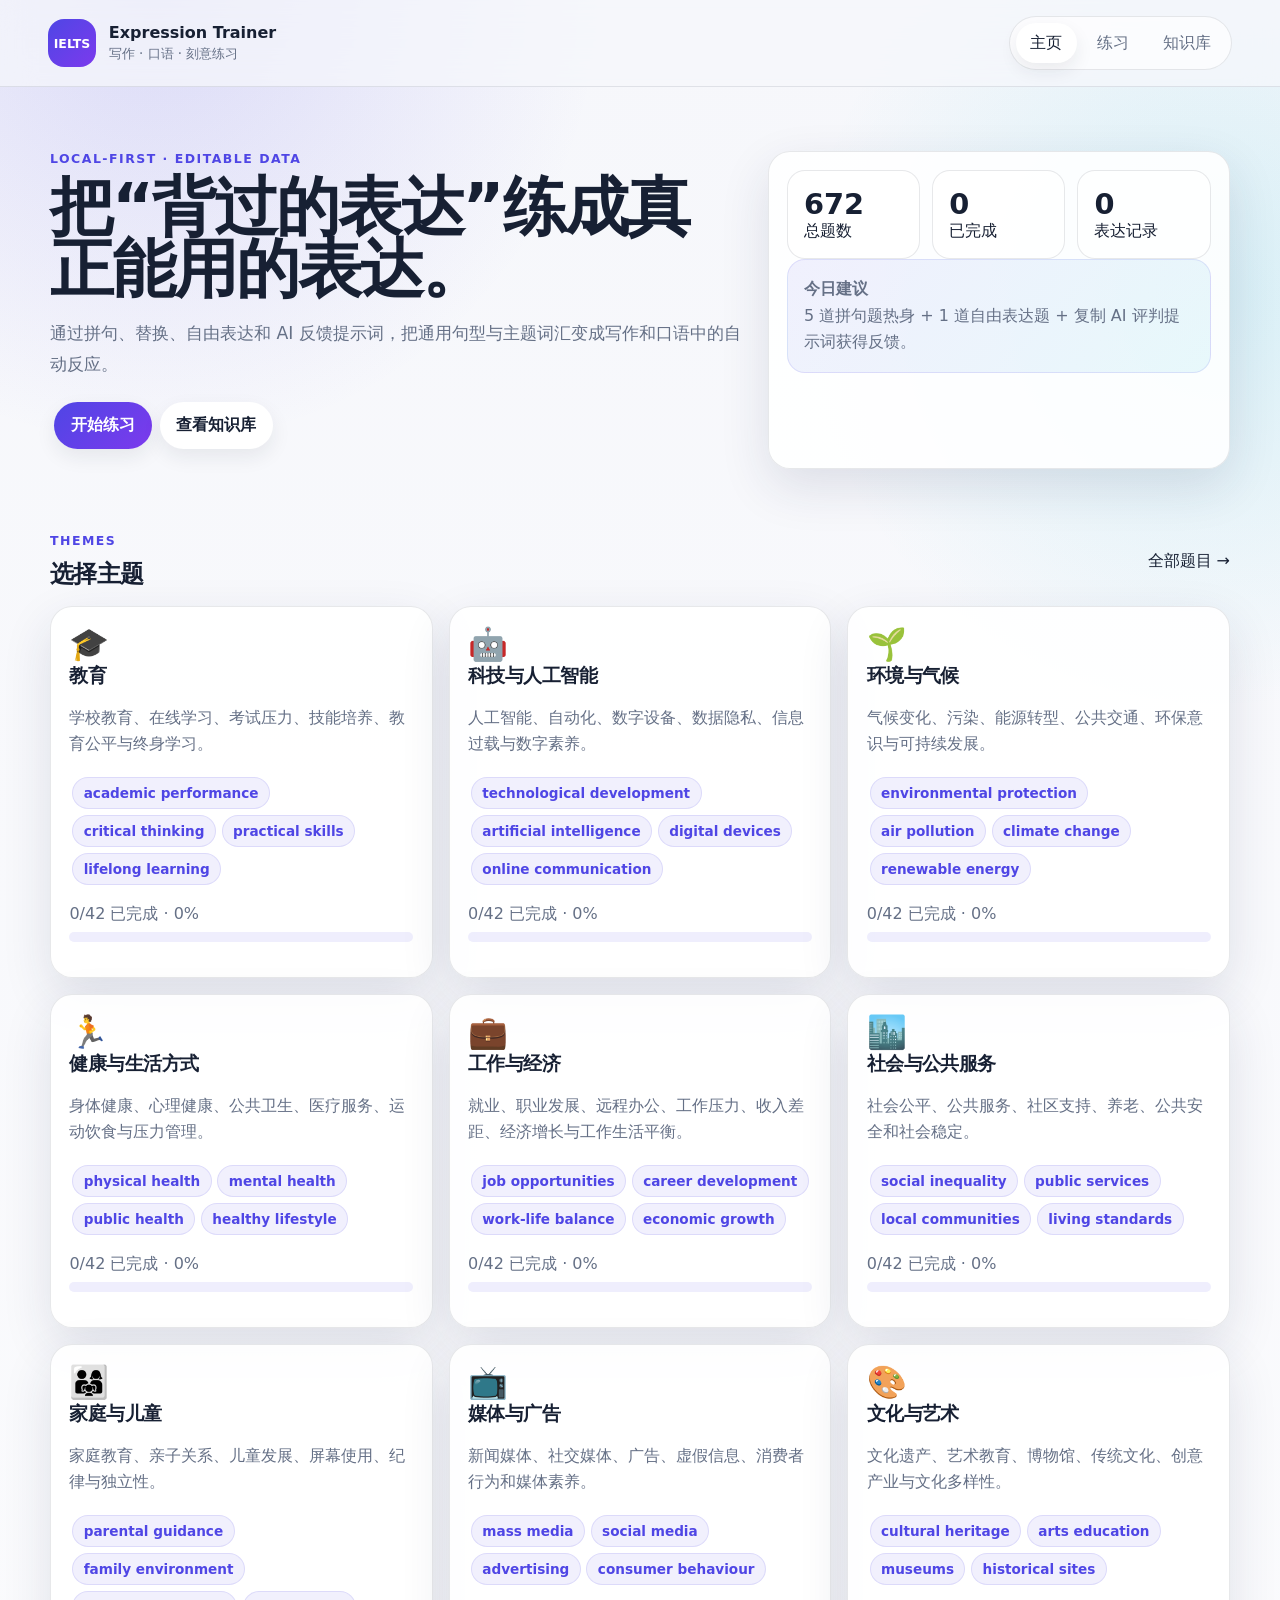
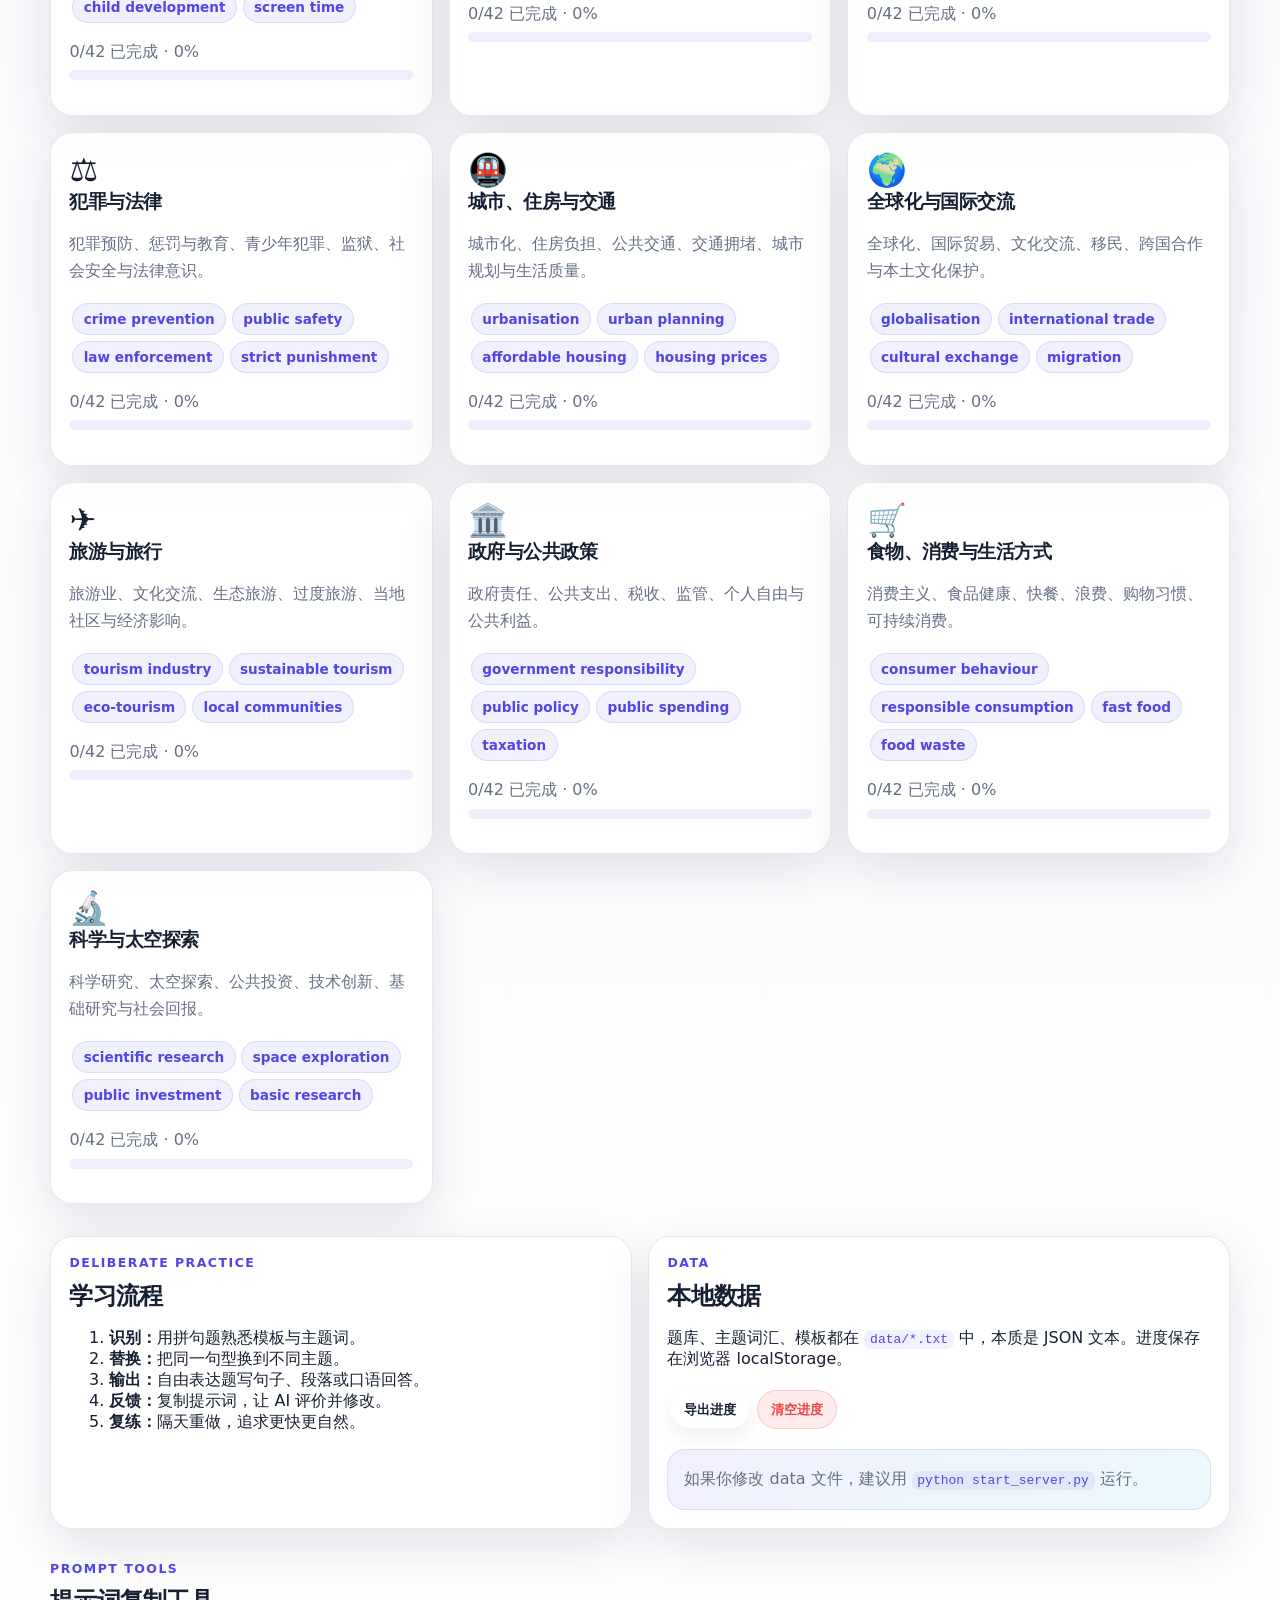
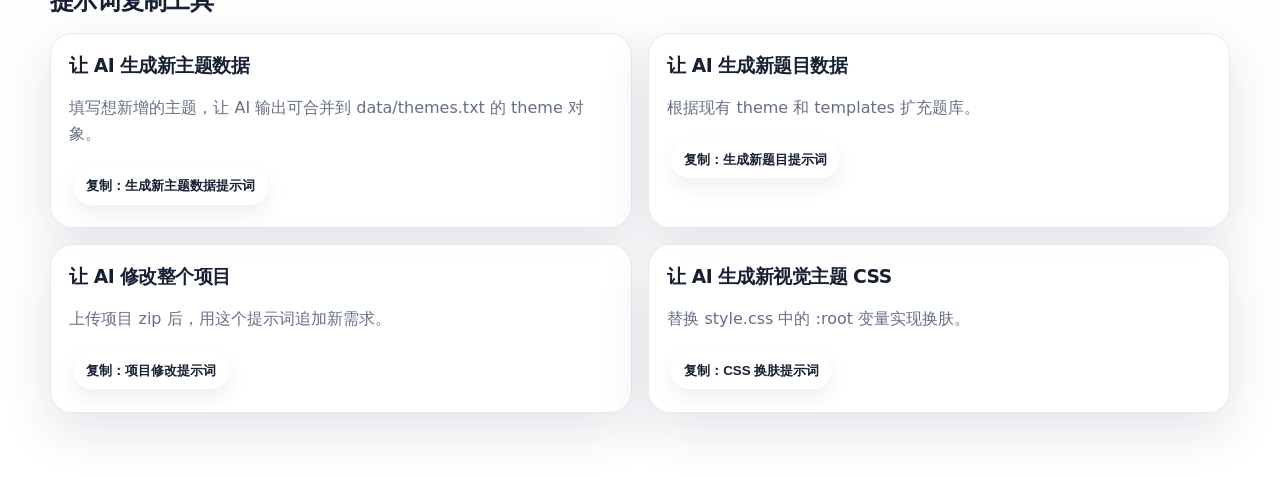
==== index.html @ 22a50a84 "App" ====
<!doctype html><html lang="zh-CN"><head><meta charset="utf-8"/><meta name="viewport" content="width=device-width,initial-scale=1"/><title>IELTS Expression Trainer</title><link rel="stylesheet" href="assets/css/style.css"/></head><body>
<header class="topbar"><a class="brand" href="index.html"><span class="logo">IELTS</span><span><b>Expression Trainer</b><small>写作 · 口语 · 刻意练习</small></span></a><nav><a class="active" href="index.html">主页</a><a href="practice.html">练习</a><a href="knowledge.html">知识库</a></nav></header>
<main class="container">
<section class="hero"><div><p class="eyebrow">Local-first · Editable data</p><h1>把“背过的表达”练成真正能用的表达。</h1><p class="lead">通过拼句、替换、自由表达和 AI 反馈提示词，把通用句型与主题词汇变成写作和口语中的自动反应。</p><p><a class="btn primary" href="practice.html">开始练习</a><a class="btn" href="knowledge.html">查看知识库</a></p></div><div class="panel"><div id="stats" class="stats"></div><div class="note"><b>今日建议</b><br/>5 道拼句题热身 + 1 道自由表达题 + 复制 AI 评判提示词获得反馈。</div></div></section>
<section><div class="section-head"><div><p class="eyebrow">Themes</p><h2>选择主题</h2></div><a href="practice.html">全部题目 →</a></div><div id="themeCards" class="grid"></div></section>
<section class="cols"><div class="panel"><p class="eyebrow">Deliberate Practice</p><h2>学习流程</h2><ol><li><b>识别：</b>用拼句题熟悉模板与主题词。</li><li><b>替换：</b>把同一句型换到不同主题。</li><li><b>输出：</b>自由表达题写句子、段落或口语回答。</li><li><b>反馈：</b>复制提示词，让 AI 评价并修改。</li><li><b>复练：</b>隔天重做，追求更快更自然。</li></ol></div><div class="panel"><p class="eyebrow">Data</p><h2>本地数据</h2><p>题库、主题词汇、模板都在 <code>data/*.txt</code> 中，本质是 JSON 文本。进度保存在浏览器 localStorage。</p><p><button id="exportProgress" class="btn small">导出进度</button><button id="resetProgress" class="btn small danger">清空进度</button></p><div class="note">如果你修改 data 文件，建议用 <code>python start_server.py</code> 运行。</div></div></section>
<section><div class="section-head"><div><p class="eyebrow">Prompt Tools</p><h2>提示词复制工具</h2></div></div><div id="promptCards" class="grid two"></div></section>
</main><div id="toastRoot"></div><script src="assets/js/fallback-data.js"></script><script src="assets/js/common.js"></script><script src="assets/js/home.js"></script></body></html>
---- assets/css/style.css ----
:root{--bg:#f6f7fb;--surface:rgba(255,255,255,.88);--text:#172033;--muted:#657086;--primary:#4f46e5;--primary2:#7c3aed;--accent:#06b6d4;--danger:#ef4444;--success:#16a34a;--warning:#f59e0b;--border:rgba(23,32,51,.1);--shadow:0 18px 50px rgba(36,42,80,.12);--radius:22px;--font:ui-sans-serif,system-ui,-apple-system,BlinkMacSystemFont,"Segoe UI","Microsoft YaHei",Arial,sans-serif}*{box-sizing:border-box}body{margin:0;font-family:var(--font);color:var(--text);background:radial-gradient(circle at 12% 0%,rgba(79,70,229,.16),transparent 28rem),radial-gradient(circle at 95% 8%,rgba(6,182,212,.13),transparent 26rem),linear-gradient(180deg,var(--bg),#fff);min-height:100vh}a{text-decoration:none;color:inherit}code{background:rgba(79,70,229,.08);color:var(--primary);padding:.12rem .35rem;border-radius:.45rem}.topbar{position:sticky;top:0;z-index:20;display:flex;justify-content:space-between;align-items:center;gap:1rem;padding:1rem clamp(1rem,4vw,3rem);backdrop-filter:blur(16px);background:rgba(246,247,251,.72);border-bottom:1px solid var(--border)}.brand{display:flex;gap:.8rem;align-items:center}.logo{display:grid;place-items:center;width:48px;height:48px;border-radius:16px;background:linear-gradient(135deg,var(--primary),var(--primary2));color:#fff;font-weight:900;font-size:.78rem}.brand small{display:block;color:var(--muted);margin-top:.18rem}nav{display:flex;gap:.35rem;padding:.35rem;background:rgba(255,255,255,.65);border:1px solid var(--border);border-radius:999px}nav a{padding:.62rem .9rem;border-radius:999px;color:var(--muted)}nav a.active,nav a:hover{color:var(--text);background:#fff;box-shadow:0 8px 18px rgba(23,32,51,.08)}.container{width:min(1180px,calc(100% - 2rem));margin:0 auto;padding:2rem 0 4rem}.hero{display:grid;grid-template-columns:1.2fr .8fr;gap:1.5rem;align-items:stretch;padding:2rem 0}.eyebrow{margin:0 0 .6rem;color:var(--primary);font-size:.78rem;font-weight:900;letter-spacing:.12em;text-transform:uppercase}h1,h2,h3{margin:0;letter-spacing:-.03em}h1{font-size:clamp(2.1rem,5vw,4.6rem);line-height:.98}.lead{color:var(--muted);font-size:1.08rem;line-height:1.8;max-width:760px}.panel,.card{background:var(--surface);border:1px solid var(--border);border-radius:var(--radius);box-shadow:var(--shadow);padding:1.15rem}.btn{border:0;border-radius:999px;padding:.82rem 1.05rem;background:#fff;color:var(--text);font-weight:800;cursor:pointer;display:inline-flex;justify-content:center;align-items:center;gap:.45rem;margin:.25rem;box-shadow:0 8px 20px rgba(23,32,51,.08)}.btn.primary{background:linear-gradient(135deg,var(--primary),var(--primary2));color:#fff}.btn.danger{color:var(--danger);background:rgba(239,68,68,.1);box-shadow:none;border:1px solid rgba(239,68,68,.2)}.btn.success{color:var(--success);background:rgba(22,163,74,.1);box-shadow:none;border:1px solid rgba(22,163,74,.2)}.btn.small{padding:.6rem .8rem}.btn.full{width:100%}.grid{display:grid;grid-template-columns:repeat(3,minmax(0,1fr));gap:1rem}.grid.two{grid-template-columns:repeat(2,minmax(0,1fr))}.card:hover{transform:translateY(-2px);box-shadow:0 22px 55px rgba(36,42,80,.16)}.theme-icon{font-size:2rem}.muted{color:var(--muted);line-height:1.65}.chip{display:inline-flex;padding:.45rem .65rem;border-radius:999px;background:rgba(79,70,229,.08);color:var(--primary);border:1px solid rgba(79,70,229,.12);font-size:.85rem;font-weight:800;margin:.18rem}.note{border-radius:18px;padding:1rem;background:linear-gradient(135deg,rgba(79,70,229,.08),rgba(6,182,212,.08));border:1px solid rgba(79,70,229,.12);color:var(--muted);line-height:1.65}.stats{display:grid;grid-template-columns:repeat(3,1fr);gap:.75rem}.stat{padding:1rem;border-radius:18px;background:rgba(255,255,255,.72);border:1px solid var(--border)}.stat b{display:block;font-size:1.8rem}.section-head{display:flex;justify-content:space-between;align-items:center;margin:2rem 0 1rem}.cols{display:grid;grid-template-columns:1fr 1fr;gap:1rem;margin-top:2rem}.practice{display:grid;grid-template-columns:320px 1fr;gap:1rem;align-items:start}.side{position:sticky;top:92px}.side label{display:block;margin:1rem 0 .4rem;color:var(--muted);font-weight:800}.side select,input,textarea{width:100%;border:1px solid var(--border);background:rgba(255,255,255,.85);border-radius:16px;padding:.82rem .92rem;font:inherit;outline:none}.seg{display:grid;grid-template-columns:repeat(3,1fr);gap:.35rem;padding:.35rem;border:1px solid var(--border);background:rgba(255,255,255,.6);border-radius:16px}.seg button{border:0;border-radius:12px;background:transparent;padding:.65rem;color:var(--muted);font-weight:800;cursor:pointer}.seg button.active{background:#fff;color:var(--primary);box-shadow:0 8px 20px rgba(23,32,51,.08)}.progress{margin:1rem 0;color:var(--muted)}.progress div{height:10px;border-radius:999px;background:rgba(79,70,229,.09);overflow:hidden;margin-top:.45rem}.progress i{display:block;height:100%;width:0;background:linear-gradient(90deg,var(--primary),var(--accent));border-radius:999px}.work{display:grid;grid-template-columns:290px 1fr;gap:1rem}.list{max-height:calc(100vh - 110px);overflow:auto;position:sticky;top:92px}.qitem{width:100%;text-align:left;border:1px solid var(--border);border-radius:16px;background:rgba(255,255,255,.62);padding:.75rem;cursor:pointer;margin:.35rem 0}.qitem.active,.qitem:hover{border-color:rgba(79,70,229,.36);background:rgba(79,70,229,.06)}.qhead{display:flex;justify-content:space-between;gap:1rem;margin-bottom:1rem}.prompt{padding:1rem;border-radius:18px;background:rgba(79,70,229,.06);border:1px solid rgba(79,70,229,.12);line-height:1.7;margin:1rem 0}.bank,.answer,.tools{display:flex;flex-wrap:wrap;gap:.55rem;padding:.85rem;border-radius:18px;border:1px dashed rgba(79,70,229,.25);background:rgba(255,255,255,.58);min-height:64px}.answer{border-style:solid;background:rgba(6,182,212,.06);border-color:rgba(6,182,212,.22)}.answer.empty:before{content:"点击或拖拽上方选项到这里组成答案";color:var(--muted)}.tok{display:inline-flex;align-items:center;padding:.48rem .68rem;border-radius:999px;background:#fff;border:1px solid var(--border);font-weight:800;font-size:.86rem;cursor:pointer;box-shadow:0 6px 14px rgba(23,32,51,.06)}.tok.template{color:var(--primary);border-color:rgba(79,70,229,.25)}.tok.vocab{color:#0e7490;border-color:rgba(6,182,212,.28)}.tok.modifier{color:#b45309;border-color:rgba(245,158,11,.28)}.tok.used{opacity:.45;pointer-events:none}.sentence{margin-top:1rem;padding:1rem;border-radius:16px;background:rgba(255,255,255,.78);border:1px solid var(--border);line-height:1.8}.feedback{margin-top:1rem;border-radius:18px;padding:1rem;line-height:1.7;border:1px solid var(--border)}.feedback.success{background:rgba(22,163,74,.08);color:#166534}.feedback.error{background:rgba(239,68,68,.08);color:#991b1b}.feedback.info{background:rgba(79,70,229,.08);color:#3730a3}textarea{min-height:190px;line-height:1.75;resize:vertical}.record{border:1px solid var(--border);background:rgba(255,255,255,.66);border-radius:16px;padding:.85rem;margin:.65rem 0}.record small{color:var(--muted)}.record p{white-space:pre-wrap;line-height:1.65}.toolbar{display:flex;gap:.75rem;margin:1rem 0}.kb{white-space:pre-wrap;word-break:break-word;line-height:1.75;font-family:ui-monospace,SFMono-Regular,Menlo,Consolas,"Microsoft YaHei Mono",monospace}.toast{position:fixed;right:1rem;bottom:1rem;padding:.85rem 1rem;border-radius:16px;background:#fff;border:1px solid var(--border);box-shadow:var(--shadow);z-index:99}.mobile{display:none}@media(max-width:980px){.hero,.cols,.practice,.work,.grid.two{grid-template-columns:1fr}.grid{grid-template-columns:repeat(2,1fr)}.side,.list{position:static}.list{display:none}.list.open{display:block}.mobile{display:inline-flex}}@media(max-width:680px){.topbar{flex-direction:column;align-items:flex-start}.topbar nav{width:100%;justify-content:space-between}.topbar nav a{flex:1;text-align:center}.container{width:calc(100% - 1rem);padding-top:1rem}.grid,.stats{grid-template-columns:1fr}.section-head,.qhead,.toolbar{flex-direction:column;align-items:stretch}.btn{width:100%;margin:.25rem 0}h1{font-size:2.25rem}}
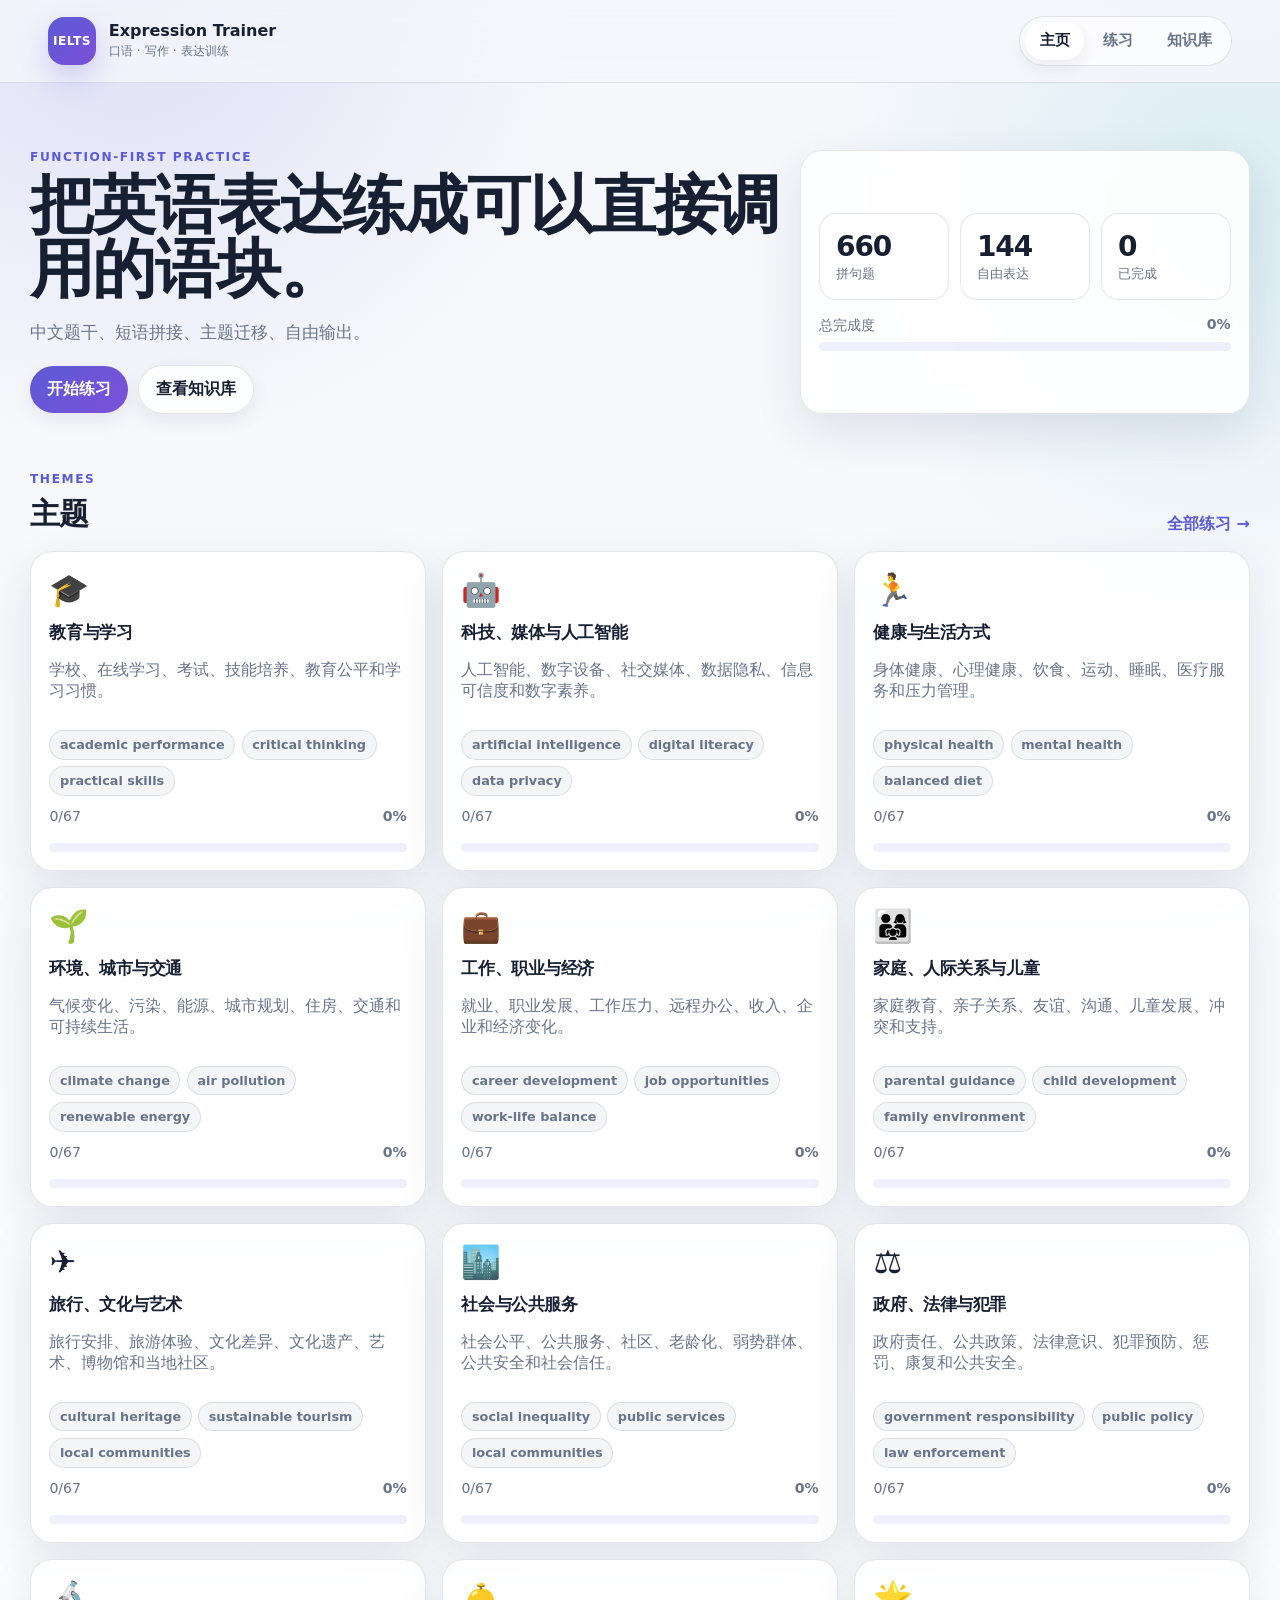
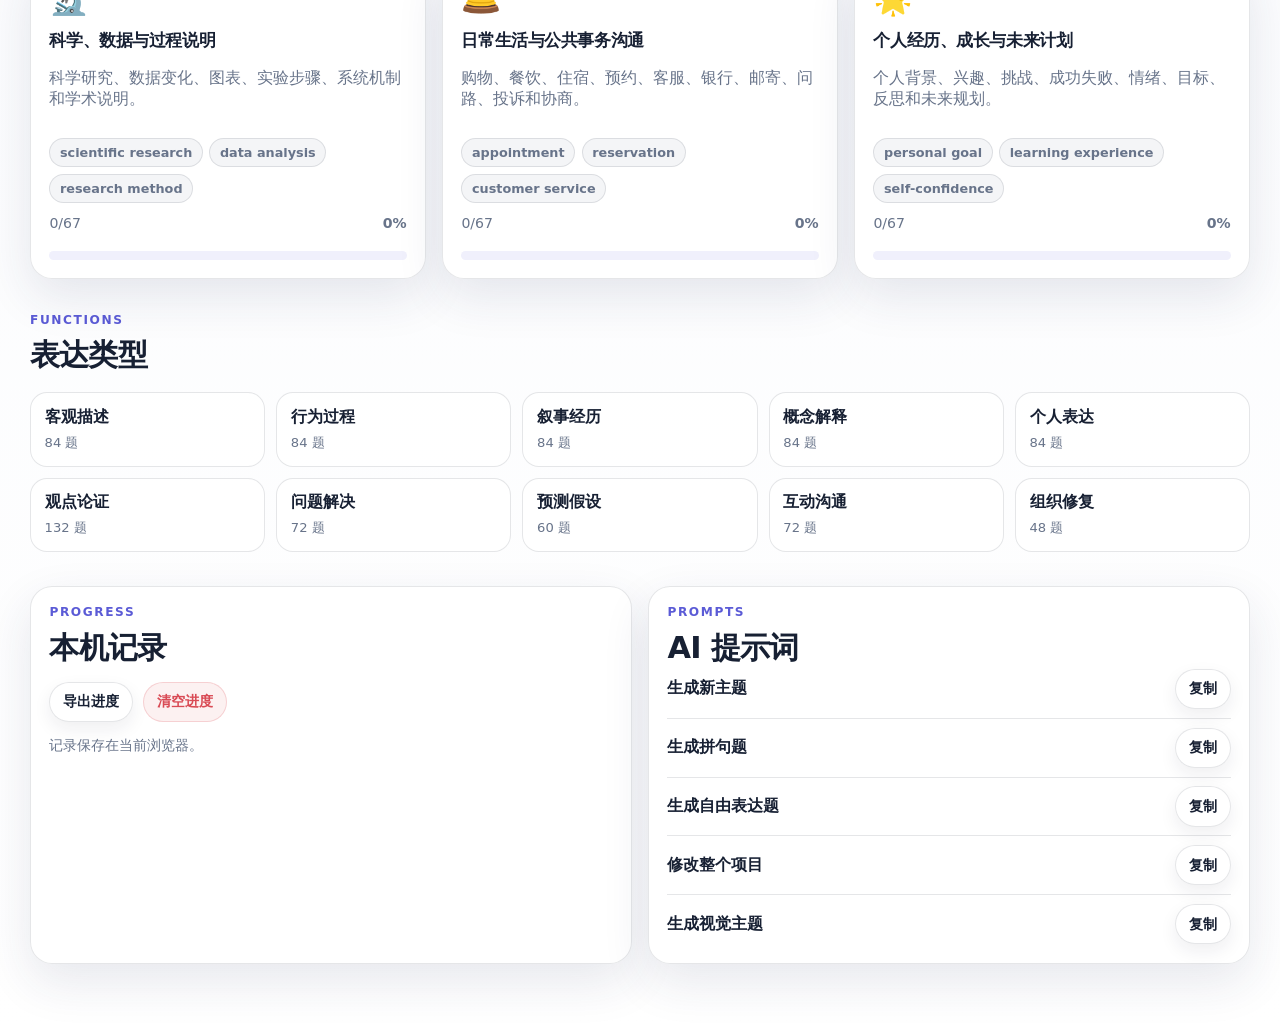
==== commit 2b0ca8f8: "v3" ====
--- a/index.html
+++ b/index.html
@@ -1,8 +1,52 @@
-<!doctype html><html lang="zh-CN"><head><meta charset="utf-8"/><meta name="viewport" content="width=device-width,initial-scale=1"/><title>IELTS Expression Trainer</title><link rel="stylesheet" href="assets/css/style.css"/></head><body>
-<header class="topbar"><a class="brand" href="index.html"><span class="logo">IELTS</span><span><b>Expression Trainer</b><small>写作 · 口语 · 刻意练习</small></span></a><nav><a class="active" href="index.html">主页</a><a href="practice.html">练习</a><a href="knowledge.html">知识库</a></nav></header>
+<!doctype html>
+<html lang="zh-CN">
+<head>
+  <meta charset="utf-8">
+  <meta name="viewport" content="width=device-width,initial-scale=1">
+  <title>IELTS Expression Trainer</title>
+  <link rel="stylesheet" href="assets/css/style.css">
+</head>
+<body data-page="home">
+<header class="topbar">
+  <a class="brand" href="index.html"><span class="brand-mark">IELTS</span><span><strong>Expression Trainer</strong><small>口语 · 写作 · 表达训练</small></span></a>
+  <nav><a class="active" href="index.html">主页</a><a href="practice.html">练习</a><a href="knowledge.html">知识库</a></nav>
+</header>
 <main class="container">
-<section class="hero"><div><p class="eyebrow">Local-first · Editable data</p><h1>把“背过的表达”练成真正能用的表达。</h1><p class="lead">通过拼句、替换、自由表达和 AI 反馈提示词，把通用句型与主题词汇变成写作和口语中的自动反应。</p><p><a class="btn primary" href="practice.html">开始练习</a><a class="btn" href="knowledge.html">查看知识库</a></p></div><div class="panel"><div id="stats" class="stats"></div><div class="note"><b>今日建议</b><br/>5 道拼句题热身 + 1 道自由表达题 + 复制 AI 评判提示词获得反馈。</div></div></section>
-<section><div class="section-head"><div><p class="eyebrow">Themes</p><h2>选择主题</h2></div><a href="practice.html">全部题目 →</a></div><div id="themeCards" class="grid"></div></section>
-<section class="cols"><div class="panel"><p class="eyebrow">Deliberate Practice</p><h2>学习流程</h2><ol><li><b>识别：</b>用拼句题熟悉模板与主题词。</li><li><b>替换：</b>把同一句型换到不同主题。</li><li><b>输出：</b>自由表达题写句子、段落或口语回答。</li><li><b>反馈：</b>复制提示词，让 AI 评价并修改。</li><li><b>复练：</b>隔天重做，追求更快更自然。</li></ol></div><div class="panel"><p class="eyebrow">Data</p><h2>本地数据</h2><p>题库、主题词汇、模板都在 <code>data/*.txt</code> 中，本质是 JSON 文本。进度保存在浏览器 localStorage。</p><p><button id="exportProgress" class="btn small">导出进度</button><button id="resetProgress" class="btn small danger">清空进度</button></p><div class="note">如果你修改 data 文件，建议用 <code>python start_server.py</code> 运行。</div></div></section>
-<section><div class="section-head"><div><p class="eyebrow">Prompt Tools</p><h2>提示词复制工具</h2></div></div><div id="promptCards" class="grid two"></div></section>
-</main><div id="toastRoot"></div><script src="assets/js/fallback-data.js"></script><script src="assets/js/common.js"></script><script src="assets/js/home.js"></script></body></html>+  <section class="hero">
+    <div>
+      <p class="eyebrow">FUNCTION-FIRST PRACTICE</p>
+      <h1>把英语表达练成可以直接调用的语块。</h1>
+      <p class="lead">中文题干、短语拼接、主题迁移、自由输出。</p>
+      <div class="actions"><a class="btn primary" href="practice.html">开始练习</a><a class="btn" href="knowledge.html">查看知识库</a></div>
+    </div>
+    <div class="panel hero-panel"><div id="stats" class="stats"></div><div class="progress-wrap"><div class="progress-line"><span>总完成度</span><strong id="overallProgressText">0%</strong></div><div class="progress-track"><i id="overallProgressBar"></i></div></div></div>
+  </section>
+
+  <section class="section">
+    <div class="section-head"><div><p class="eyebrow">THEMES</p><h2>主题</h2></div><a class="text-link" href="practice.html">全部练习 →</a></div>
+    <div id="themeCards" class="card-grid"></div>
+  </section>
+
+  <section class="section">
+    <div class="section-head"><div><p class="eyebrow">FUNCTIONS</p><h2>表达类型</h2></div></div>
+    <div id="functionCards" class="function-grid"></div>
+  </section>
+
+  <section class="section two-col">
+    <div class="panel">
+      <p class="eyebrow">PROGRESS</p><h2>本机记录</h2>
+      <div class="actions compact"><button id="exportProgress" class="btn small">导出进度</button><button id="resetProgress" class="btn small danger">清空进度</button></div>
+      <p class="muted small-text">记录保存在当前浏览器。</p>
+    </div>
+    <div class="panel">
+      <p class="eyebrow">PROMPTS</p><h2>AI 提示词</h2>
+      <div id="promptCards" class="prompt-list"></div>
+    </div>
+  </section>
+</main>
+<div id="toastRoot" class="toast-root"></div>
+<script src="assets/js/fallback-data.js"></script>
+<script src="assets/js/common.js"></script>
+<script src="assets/js/home.js"></script>
+</body>
+</html>
--- a/assets/css/style.css
+++ b/assets/css/style.css
@@ -1 +1,37 @@
-:root{--bg:#f6f7fb;--surface:rgba(255,255,255,.88);--text:#172033;--muted:#657086;--primary:#4f46e5;--primary2:#7c3aed;--accent:#06b6d4;--danger:#ef4444;--success:#16a34a;--warning:#f59e0b;--border:rgba(23,32,51,.1);--shadow:0 18px 50px rgba(36,42,80,.12);--radius:22px;--font:ui-sans-serif,system-ui,-apple-system,BlinkMacSystemFont,"Segoe UI","Microsoft YaHei",Arial,sans-serif}*{box-sizing:border-box}body{margin:0;font-family:var(--font);color:var(--text);background:radial-gradient(circle at 12% 0%,rgba(79,70,229,.16),transparent 28rem),radial-gradient(circle at 95% 8%,rgba(6,182,212,.13),transparent 26rem),linear-gradient(180deg,var(--bg),#fff);min-height:100vh}a{text-decoration:none;color:inherit}code{background:rgba(79,70,229,.08);color:var(--primary);padding:.12rem .35rem;border-radius:.45rem}.topbar{position:sticky;top:0;z-index:20;display:flex;justify-content:space-between;align-items:center;gap:1rem;padding:1rem clamp(1rem,4vw,3rem);backdrop-filter:blur(16px);background:rgba(246,247,251,.72);border-bottom:1px solid var(--border)}.brand{display:flex;gap:.8rem;align-items:center}.logo{display:grid;place-items:center;width:48px;height:48px;border-radius:16px;background:linear-gradient(135deg,var(--primary),var(--primary2));color:#fff;font-weight:900;font-size:.78rem}.brand small{display:block;color:var(--muted);margin-top:.18rem}nav{display:flex;gap:.35rem;padding:.35rem;background:rgba(255,255,255,.65);border:1px solid var(--border);border-radius:999px}nav a{padding:.62rem .9rem;border-radius:999px;color:var(--muted)}nav a.active,nav a:hover{color:var(--text);background:#fff;box-shadow:0 8px 18px rgba(23,32,51,.08)}.container{width:min(1180px,calc(100% - 2rem));margin:0 auto;padding:2rem 0 4rem}.hero{display:grid;grid-template-columns:1.2fr .8fr;gap:1.5rem;align-items:stretch;padding:2rem 0}.eyebrow{margin:0 0 .6rem;color:var(--primary);font-size:.78rem;font-weight:900;letter-spacing:.12em;text-transform:uppercase}h1,h2,h3{margin:0;letter-spacing:-.03em}h1{font-size:clamp(2.1rem,5vw,4.6rem);line-height:.98}.lead{color:var(--muted);font-size:1.08rem;line-height:1.8;max-width:760px}.panel,.card{background:var(--surface);border:1px solid var(--border);border-radius:var(--radius);box-shadow:var(--shadow);padding:1.15rem}.btn{border:0;border-radius:999px;padding:.82rem 1.05rem;background:#fff;color:var(--text);font-weight:800;cursor:pointer;display:inline-flex;justify-content:center;align-items:center;gap:.45rem;margin:.25rem;box-shadow:0 8px 20px rgba(23,32,51,.08)}.btn.primary{background:linear-gradient(135deg,var(--primary),var(--primary2));color:#fff}.btn.danger{color:var(--danger);background:rgba(239,68,68,.1);box-shadow:none;border:1px solid rgba(239,68,68,.2)}.btn.success{color:var(--success);background:rgba(22,163,74,.1);box-shadow:none;border:1px solid rgba(22,163,74,.2)}.btn.small{padding:.6rem .8rem}.btn.full{width:100%}.grid{display:grid;grid-template-columns:repeat(3,minmax(0,1fr));gap:1rem}.grid.two{grid-template-columns:repeat(2,minmax(0,1fr))}.card:hover{transform:translateY(-2px);box-shadow:0 22px 55px rgba(36,42,80,.16)}.theme-icon{font-size:2rem}.muted{color:var(--muted);line-height:1.65}.chip{display:inline-flex;padding:.45rem .65rem;border-radius:999px;background:rgba(79,70,229,.08);color:var(--primary);border:1px solid rgba(79,70,229,.12);font-size:.85rem;font-weight:800;margin:.18rem}.note{border-radius:18px;padding:1rem;background:linear-gradient(135deg,rgba(79,70,229,.08),rgba(6,182,212,.08));border:1px solid rgba(79,70,229,.12);color:var(--muted);line-height:1.65}.stats{display:grid;grid-template-columns:repeat(3,1fr);gap:.75rem}.stat{padding:1rem;border-radius:18px;background:rgba(255,255,255,.72);border:1px solid var(--border)}.stat b{display:block;font-size:1.8rem}.section-head{display:flex;justify-content:space-between;align-items:center;margin:2rem 0 1rem}.cols{display:grid;grid-template-columns:1fr 1fr;gap:1rem;margin-top:2rem}.practice{display:grid;grid-template-columns:320px 1fr;gap:1rem;align-items:start}.side{position:sticky;top:92px}.side label{display:block;margin:1rem 0 .4rem;color:var(--muted);font-weight:800}.side select,input,textarea{width:100%;border:1px solid var(--border);background:rgba(255,255,255,.85);border-radius:16px;padding:.82rem .92rem;font:inherit;outline:none}.seg{display:grid;grid-template-columns:repeat(3,1fr);gap:.35rem;padding:.35rem;border:1px solid var(--border);background:rgba(255,255,255,.6);border-radius:16px}.seg button{border:0;border-radius:12px;background:transparent;padding:.65rem;color:var(--muted);font-weight:800;cursor:pointer}.seg button.active{background:#fff;color:var(--primary);box-shadow:0 8px 20px rgba(23,32,51,.08)}.progress{margin:1rem 0;color:var(--muted)}.progress div{height:10px;border-radius:999px;background:rgba(79,70,229,.09);overflow:hidden;margin-top:.45rem}.progress i{display:block;height:100%;width:0;background:linear-gradient(90deg,var(--primary),var(--accent));border-radius:999px}.work{display:grid;grid-template-columns:290px 1fr;gap:1rem}.list{max-height:calc(100vh - 110px);overflow:auto;position:sticky;top:92px}.qitem{width:100%;text-align:left;border:1px solid var(--border);border-radius:16px;background:rgba(255,255,255,.62);padding:.75rem;cursor:pointer;margin:.35rem 0}.qitem.active,.qitem:hover{border-color:rgba(79,70,229,.36);background:rgba(79,70,229,.06)}.qhead{display:flex;justify-content:space-between;gap:1rem;margin-bottom:1rem}.prompt{padding:1rem;border-radius:18px;background:rgba(79,70,229,.06);border:1px solid rgba(79,70,229,.12);line-height:1.7;margin:1rem 0}.bank,.answer,.tools{display:flex;flex-wrap:wrap;gap:.55rem;padding:.85rem;border-radius:18px;border:1px dashed rgba(79,70,229,.25);background:rgba(255,255,255,.58);min-height:64px}.answer{border-style:solid;background:rgba(6,182,212,.06);border-color:rgba(6,182,212,.22)}.answer.empty:before{content:"点击或拖拽上方选项到这里组成答案";color:var(--muted)}.tok{display:inline-flex;align-items:center;padding:.48rem .68rem;border-radius:999px;background:#fff;border:1px solid var(--border);font-weight:800;font-size:.86rem;cursor:pointer;box-shadow:0 6px 14px rgba(23,32,51,.06)}.tok.template{color:var(--primary);border-color:rgba(79,70,229,.25)}.tok.vocab{color:#0e7490;border-color:rgba(6,182,212,.28)}.tok.modifier{color:#b45309;border-color:rgba(245,158,11,.28)}.tok.used{opacity:.45;pointer-events:none}.sentence{margin-top:1rem;padding:1rem;border-radius:16px;background:rgba(255,255,255,.78);border:1px solid var(--border);line-height:1.8}.feedback{margin-top:1rem;border-radius:18px;padding:1rem;line-height:1.7;border:1px solid var(--border)}.feedback.success{background:rgba(22,163,74,.08);color:#166534}.feedback.error{background:rgba(239,68,68,.08);color:#991b1b}.feedback.info{background:rgba(79,70,229,.08);color:#3730a3}textarea{min-height:190px;line-height:1.75;resize:vertical}.record{border:1px solid var(--border);background:rgba(255,255,255,.66);border-radius:16px;padding:.85rem;margin:.65rem 0}.record small{color:var(--muted)}.record p{white-space:pre-wrap;line-height:1.65}.toolbar{display:flex;gap:.75rem;margin:1rem 0}.kb{white-space:pre-wrap;word-break:break-word;line-height:1.75;font-family:ui-monospace,SFMono-Regular,Menlo,Consolas,"Microsoft YaHei Mono",monospace}.toast{position:fixed;right:1rem;bottom:1rem;padding:.85rem 1rem;border-radius:16px;background:#fff;border:1px solid var(--border);box-shadow:var(--shadow);z-index:99}.mobile{display:none}@media(max-width:980px){.hero,.cols,.practice,.work,.grid.two{grid-template-columns:1fr}.grid{grid-template-columns:repeat(2,1fr)}.side,.list{position:static}.list{display:none}.list.open{display:block}.mobile{display:inline-flex}}@media(max-width:680px){.topbar{flex-direction:column;align-items:flex-start}.topbar nav{width:100%;justify-content:space-between}.topbar nav a{flex:1;text-align:center}.container{width:calc(100% - 1rem);padding-top:1rem}.grid,.stats{grid-template-columns:1fr}.section-head,.qhead,.toolbar{flex-direction:column;align-items:stretch}.btn{width:100%;margin:.25rem 0}h1{font-size:2.25rem}}+:root{
+  --bg:#f5f7fb;--surface:rgba(255,255,255,.9);--surface-solid:#fff;--text:#172033;--muted:#68748a;
+  --primary:#5b5bd6;--primary-soft:#eeeeff;--accent:#0f9fb6;--accent-soft:#e8f8fb;
+  --danger:#d94b55;--success:#168a55;--warning:#b77800;--border:rgba(23,32,51,.11);
+  --shadow:0 18px 48px rgba(35,45,90,.11);--radius:22px;--radius-sm:15px;
+  --font:ui-sans-serif,system-ui,-apple-system,BlinkMacSystemFont,"Segoe UI","Microsoft YaHei","PingFang SC",Arial,sans-serif
+}
+*{box-sizing:border-box}html{scroll-behavior:smooth}body{margin:0;min-height:100vh;font-family:var(--font);color:var(--text);background:
+radial-gradient(circle at 10% 0%,rgba(91,91,214,.15),transparent 28rem),
+radial-gradient(circle at 96% 8%,rgba(15,159,182,.12),transparent 25rem),
+linear-gradient(180deg,var(--bg),#fff)}
+a{color:inherit;text-decoration:none}button,input,select,textarea{font:inherit}button{color:inherit}
+.topbar{position:sticky;top:0;z-index:30;display:flex;align-items:center;justify-content:space-between;gap:1rem;padding:1rem clamp(1rem,4vw,3rem);background:rgba(245,247,251,.78);backdrop-filter:blur(16px);border-bottom:1px solid var(--border)}
+.brand{display:flex;align-items:center;gap:.8rem;min-width:0}.brand-mark{display:grid;place-items:center;width:48px;height:48px;border-radius:16px;background:linear-gradient(135deg,var(--primary),#7c4fd7);color:#fff;font-size:.76rem;font-weight:900;letter-spacing:.04em;box-shadow:0 12px 28px rgba(91,91,214,.25)}.brand strong,.brand small{display:block}.brand small{color:var(--muted);font-size:.78rem;margin-top:.18rem}
+nav{display:flex;gap:.3rem;padding:.3rem;border:1px solid var(--border);background:rgba(255,255,255,.65);border-radius:999px}nav a{padding:.6rem .9rem;border-radius:999px;color:var(--muted);font-weight:700;font-size:.94rem}nav a:hover,nav a.active{color:var(--text);background:#fff;box-shadow:0 7px 17px rgba(23,32,51,.08)}
+.container{width:min(1220px,calc(100% - 2rem));margin:0 auto;padding:2rem 0 4rem}.hero{display:grid;grid-template-columns:1.25fr .75fr;gap:1.2rem;align-items:stretch;padding:2.2rem 0 1.5rem}.hero-panel{display:flex;flex-direction:column;justify-content:center}
+.eyebrow{margin:0 0 .55rem;color:var(--primary);font-size:.76rem;font-weight:900;letter-spacing:.13em}h1,h2,h3{margin:0;letter-spacing:-.025em}h1{font-size:clamp(2.2rem,5vw,4.7rem);line-height:1}.page-title{font-size:clamp(2rem,4vw,3.4rem)}h2{font-size:clamp(1.35rem,2.5vw,1.9rem)}h3{font-size:1.06rem}.lead{max-width:730px;color:var(--muted);font-size:1.08rem;line-height:1.75;margin:1rem 0}.muted{color:var(--muted)}.small-text{font-size:.88rem}
+.panel,.card{background:var(--surface);border:1px solid var(--border);border-radius:var(--radius);box-shadow:var(--shadow);padding:1.15rem;backdrop-filter:blur(15px)}.card{transition:transform .18s ease,box-shadow .18s ease}.card:hover{transform:translateY(-2px);box-shadow:0 22px 54px rgba(35,45,90,.15)}
+.actions,.button-row{display:flex;align-items:center;flex-wrap:wrap;gap:.65rem;margin-top:1.15rem}.actions.compact{margin-top:.8rem}.button-row .btn{flex:1}
+.btn,.icon-btn{appearance:none;border:1px solid var(--border);background:rgba(255,255,255,.83);border-radius:999px;padding:.8rem 1.05rem;font-weight:800;cursor:pointer;display:inline-flex;align-items:center;justify-content:center;gap:.4rem;box-shadow:0 7px 18px rgba(23,32,51,.07);transition:transform .15s ease,box-shadow .15s ease}.btn:hover,.icon-btn:hover{transform:translateY(-1px);box-shadow:0 11px 22px rgba(23,32,51,.11)}.btn.primary{border:0;background:linear-gradient(135deg,var(--primary),#7d50d8);color:#fff}.btn.danger{color:var(--danger);border-color:rgba(217,75,85,.2);background:rgba(217,75,85,.08);box-shadow:none}.btn.success{color:var(--success);border-color:rgba(22,138,85,.18);background:rgba(22,138,85,.08);box-shadow:none}.btn.small{padding:.6rem .8rem;font-size:.9rem}.btn.full{width:100%;margin-top:.7rem}.icon-btn{padding:.55rem .72rem;box-shadow:none}
+.stats{display:grid;grid-template-columns:repeat(3,1fr);gap:.7rem}.stat{padding:1rem;border:1px solid var(--border);background:rgba(255,255,255,.72);border-radius:17px}.stat b{display:block;font-size:1.75rem;letter-spacing:-.04em}.stat span{color:var(--muted);font-size:.84rem}
+.progress-wrap{margin-top:1rem}.progress-line{display:flex;justify-content:space-between;gap:1rem;color:var(--muted);font-size:.88rem;margin-bottom:.45rem}.progress-track{height:9px;background:rgba(91,91,214,.09);border-radius:999px;overflow:hidden}.progress-track i{display:block;width:0;height:100%;background:linear-gradient(90deg,var(--primary),var(--accent));border-radius:inherit;transition:width .22s ease}
+.section{margin-top:2.1rem}.section-head{display:flex;align-items:end;justify-content:space-between;gap:1rem;margin-bottom:1rem}.text-link{color:var(--primary);font-weight:800}.card-grid{display:grid;grid-template-columns:repeat(3,minmax(0,1fr));gap:1rem}.theme-card{display:grid;gap:.75rem;min-height:205px}.theme-icon{font-size:2rem}.chip-row{display:flex;flex-wrap:wrap;gap:.4rem}.chip,.badge{display:inline-flex;align-items:center;padding:.4rem .6rem;border-radius:999px;background:rgba(91,91,214,.08);border:1px solid rgba(91,91,214,.12);color:var(--primary);font-size:.8rem;font-weight:800}.chip.neutral{color:var(--muted);background:rgba(104,116,138,.07);border-color:var(--border)}.chip.success{color:var(--success);background:rgba(22,138,85,.08);border-color:rgba(22,138,85,.16)}.function-grid{display:grid;grid-template-columns:repeat(5,minmax(0,1fr));gap:.7rem}.function-card{padding:.85rem;border-radius:17px;border:1px solid var(--border);background:rgba(255,255,255,.7)}.function-card b{display:block;margin-bottom:.25rem}.function-card span{font-size:.82rem;color:var(--muted)}
+.two-col{display:grid;grid-template-columns:1fr 1fr;gap:1rem}.prompt-list{display:grid;gap:.55rem}.prompt-item{display:flex;align-items:center;justify-content:space-between;gap:.8rem;border-top:1px solid var(--border);padding-top:.55rem}.prompt-item:first-child{border-top:0;padding-top:0}.prompt-item span{font-weight:700}
+.practice-layout{display:grid;grid-template-columns:300px minmax(0,1fr);gap:1rem;align-items:start}.controls{position:sticky;top:90px}.controls label{display:block;color:var(--muted);font-weight:800;font-size:.84rem;margin:1rem 0 .38rem}.controls select,.search-bar input,.free-answer{width:100%;padding:.78rem .9rem;border:1px solid var(--border);background:rgba(255,255,255,.83);border-radius:14px;outline:none;color:var(--text)}.controls select:focus,.search-bar input:focus,.free-answer:focus{border-color:rgba(91,91,214,.45);box-shadow:0 0 0 4px rgba(91,91,214,.09)}
+.segmented{display:grid;grid-template-columns:repeat(3,1fr);gap:.3rem;padding:.3rem;border-radius:15px;border:1px solid var(--border);background:rgba(255,255,255,.58)}.segmented button{border:0;background:transparent;border-radius:11px;padding:.62rem .35rem;color:var(--muted);font-weight:800;cursor:pointer}.segmented button.active{background:#fff;color:var(--primary);box-shadow:0 6px 15px rgba(23,32,51,.08)}
+.practice-workspace{display:grid;grid-template-columns:275px minmax(0,1fr);gap:1rem}.question-list-panel{position:sticky;top:90px;max-height:calc(100vh - 110px);overflow:auto}.list-title{display:flex;align-items:center;justify-content:space-between;margin-bottom:.55rem}.q-list-item{display:block;width:100%;text-align:left;border:1px solid var(--border);background:rgba(255,255,255,.62);border-radius:14px;padding:.72rem;margin:.45rem 0;cursor:pointer}.q-list-item:hover,.q-list-item.active{border-color:rgba(91,91,214,.35);background:rgba(91,91,214,.06)}.q-list-item b{display:block;font-size:.9rem}.q-list-item small{color:var(--muted)}.q-list-item .done-dot{float:right}
+.question-root{min-height:620px}.question-head{display:flex;justify-content:space-between;align-items:flex-start;gap:1rem}.question-head h1{font-size:clamp(1.65rem,3vw,2.55rem);margin-top:.75rem}.prompt-box{margin:1rem 0;padding:1rem;border:1px solid rgba(91,91,214,.14);background:rgba(91,91,214,.055);border-radius:17px;line-height:1.75}.section-title{font-size:1rem;margin:1rem 0 .55rem}
+.token-bank,.answer-zone,.toolbox{display:flex;flex-wrap:wrap;gap:.5rem;min-height:62px;padding:.8rem;border:1px dashed rgba(91,91,214,.25);background:rgba(255,255,255,.58);border-radius:17px}.answer-zone{border-style:solid;border-color:rgba(15,159,182,.2);background:rgba(15,159,182,.045)}.answer-zone.empty:before{content:"点击或拖拽选项到这里";color:var(--muted);font-size:.9rem}
+.token{appearance:none;display:inline-flex;align-items:center;border-radius:999px;padding:.48rem .68rem;border:1px solid;cursor:pointer;font-weight:800;font-size:.86rem;box-shadow:0 5px 12px rgba(23,32,51,.055);user-select:none}.token.structure{color:#4b46b8;border-color:rgba(91,91,214,.26);background:var(--primary-soft)}.token.concept{color:#087d90;border-color:rgba(15,159,182,.25);background:var(--accent-soft)}.token.used{opacity:.38;pointer-events:none}.answer-zone .token{background:#fff}.sentence-preview{margin-top:.8rem;padding:.85rem 1rem;border:1px solid var(--border);background:rgba(255,255,255,.72);border-radius:14px;line-height:1.7}.feedback{margin-top:1rem;padding:1rem;border-radius:16px;border:1px solid var(--border);line-height:1.7}.feedback.success{color:#126b43;background:rgba(22,138,85,.07);border-color:rgba(22,138,85,.18)}.feedback.error{color:#9f2f38;background:rgba(217,75,85,.07);border-color:rgba(217,75,85,.18)}.feedback.info{color:#4542a4;background:rgba(91,91,214,.07);border-color:rgba(91,91,214,.18)}
+.legend{display:flex;gap:.65rem;align-items:center;margin:.6rem 0;color:var(--muted);font-size:.8rem}.legend i{display:inline-block;width:10px;height:10px;border-radius:50%}.legend .s{background:var(--primary)}.legend .c{background:var(--accent)}
+.free-answer{min-height:190px;resize:vertical;line-height:1.75}.record{padding:.85rem;border:1px solid var(--border);background:rgba(255,255,255,.65);border-radius:14px;margin:.6rem 0}.record small{color:var(--muted)}.record p{white-space:pre-wrap;line-height:1.65;margin:.35rem 0 0}
+.search-bar{display:flex;gap:.65rem;margin:1rem 0}.knowledge-text{white-space:pre-wrap;word-break:break-word;line-height:1.78;font-family:ui-monospace,SFMono-Regular,Menlo,Consolas,"Microsoft YaHei Mono",monospace;font-size:.91rem}
+.toast-root{position:fixed;right:1rem;bottom:1rem;z-index:100;display:grid;gap:.55rem}.toast{max-width:340px;padding:.8rem 1rem;border-radius:14px;background:rgba(255,255,255,.95);border:1px solid var(--border);box-shadow:var(--shadow);transition:.2s}.mobile-only{display:none}.mobile-head{display:flex;align-items:center;justify-content:space-between}
+@media(max-width:1080px){.function-grid{grid-template-columns:repeat(3,1fr)}.practice-layout{grid-template-columns:270px minmax(0,1fr)}.practice-workspace{grid-template-columns:235px minmax(0,1fr)}}
+@media(max-width:900px){.hero,.two-col,.practice-layout,.practice-workspace{grid-template-columns:1fr}.controls,.question-list-panel{position:static;max-height:none}.question-list-panel{display:none}.question-list-panel.open{display:block}.mobile-only{display:inline-flex}.card-grid{grid-template-columns:repeat(2,1fr)}}
+@media(max-width:650px){.topbar{flex-direction:column;align-items:flex-start;padding:.85rem 1rem}.topbar nav{width:100%}.topbar nav a{flex:1;text-align:center;padding:.55rem .3rem}.container{width:calc(100% - 1rem);padding-top:1rem}.hero{padding-top:1rem}.card-grid,.function-grid,.stats{grid-template-columns:1fr}.section-head,.question-head,.search-bar{align-items:stretch;flex-direction:column}.btn{width:100%}.actions .btn,.button-row .btn,.prompt-item .btn{width:auto}.prompt-item{align-items:flex-start}.question-root{min-height:520px}h1{font-size:2.35rem}}
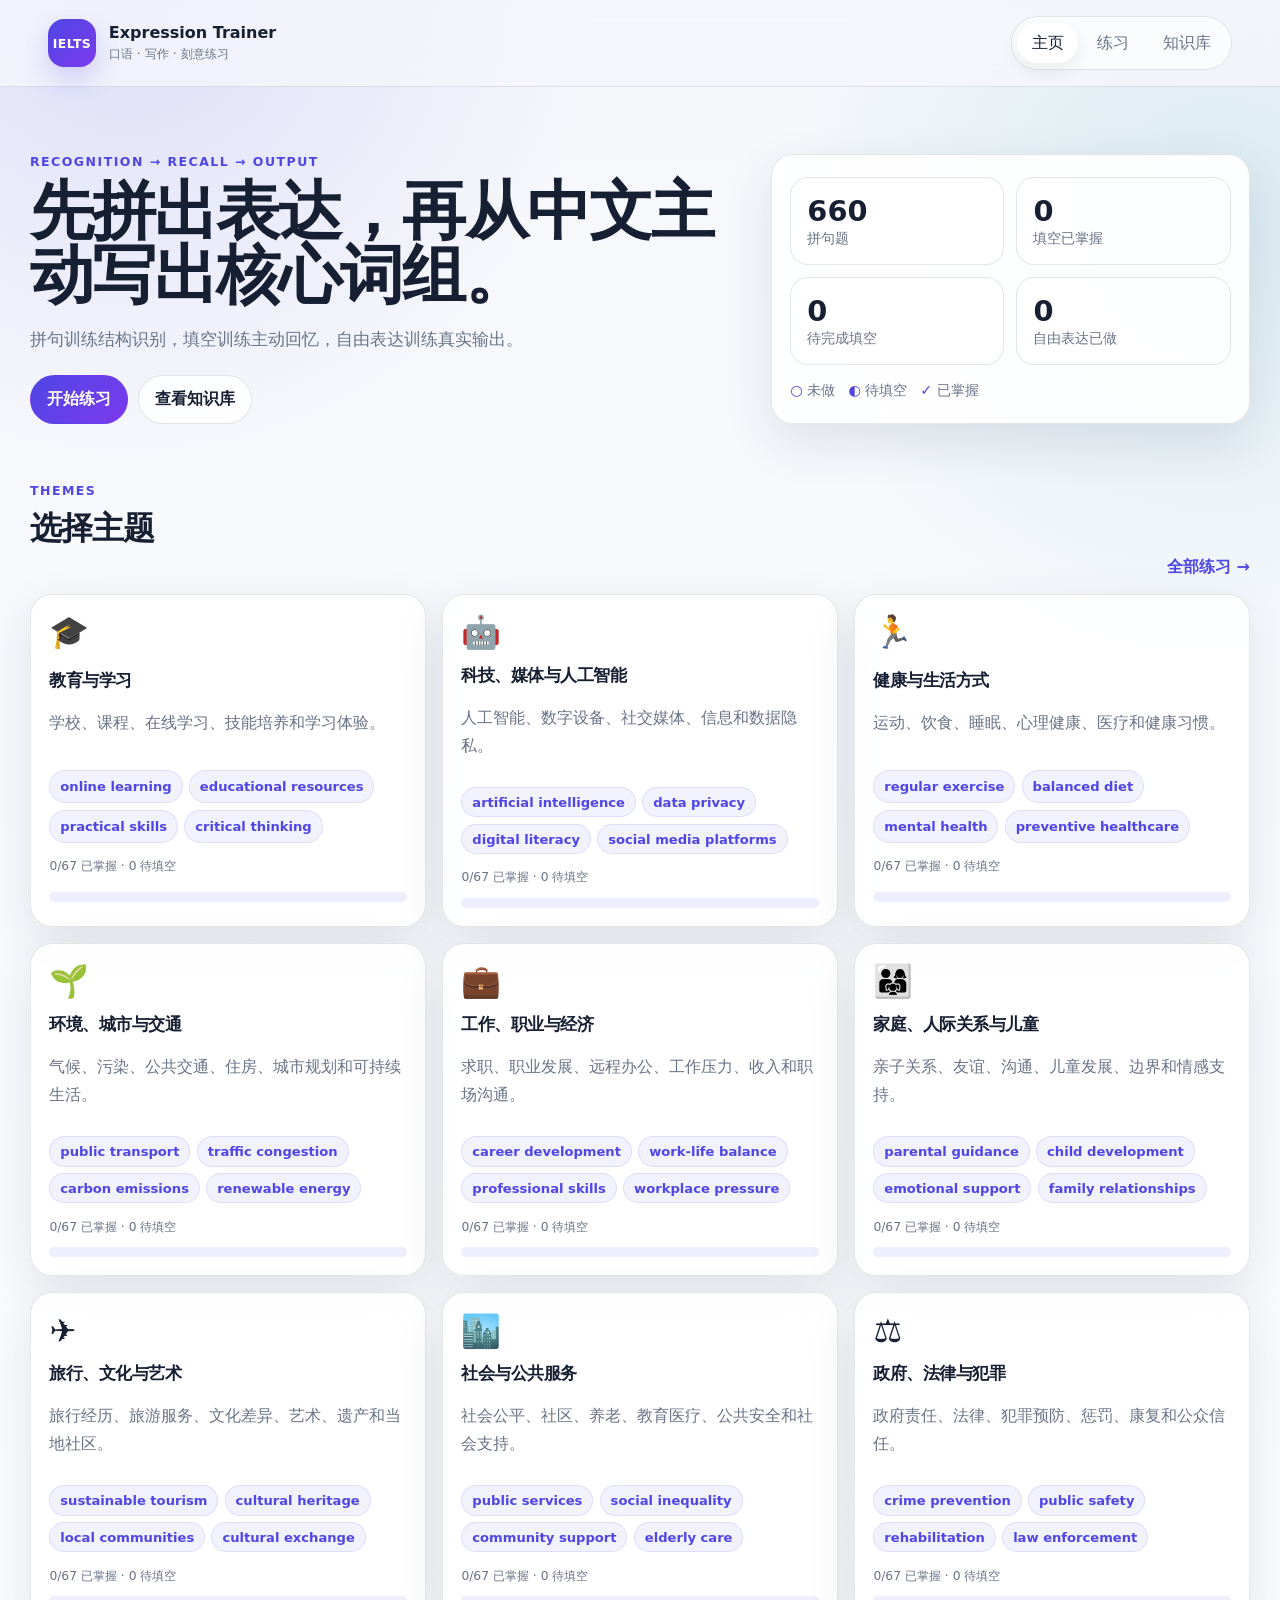
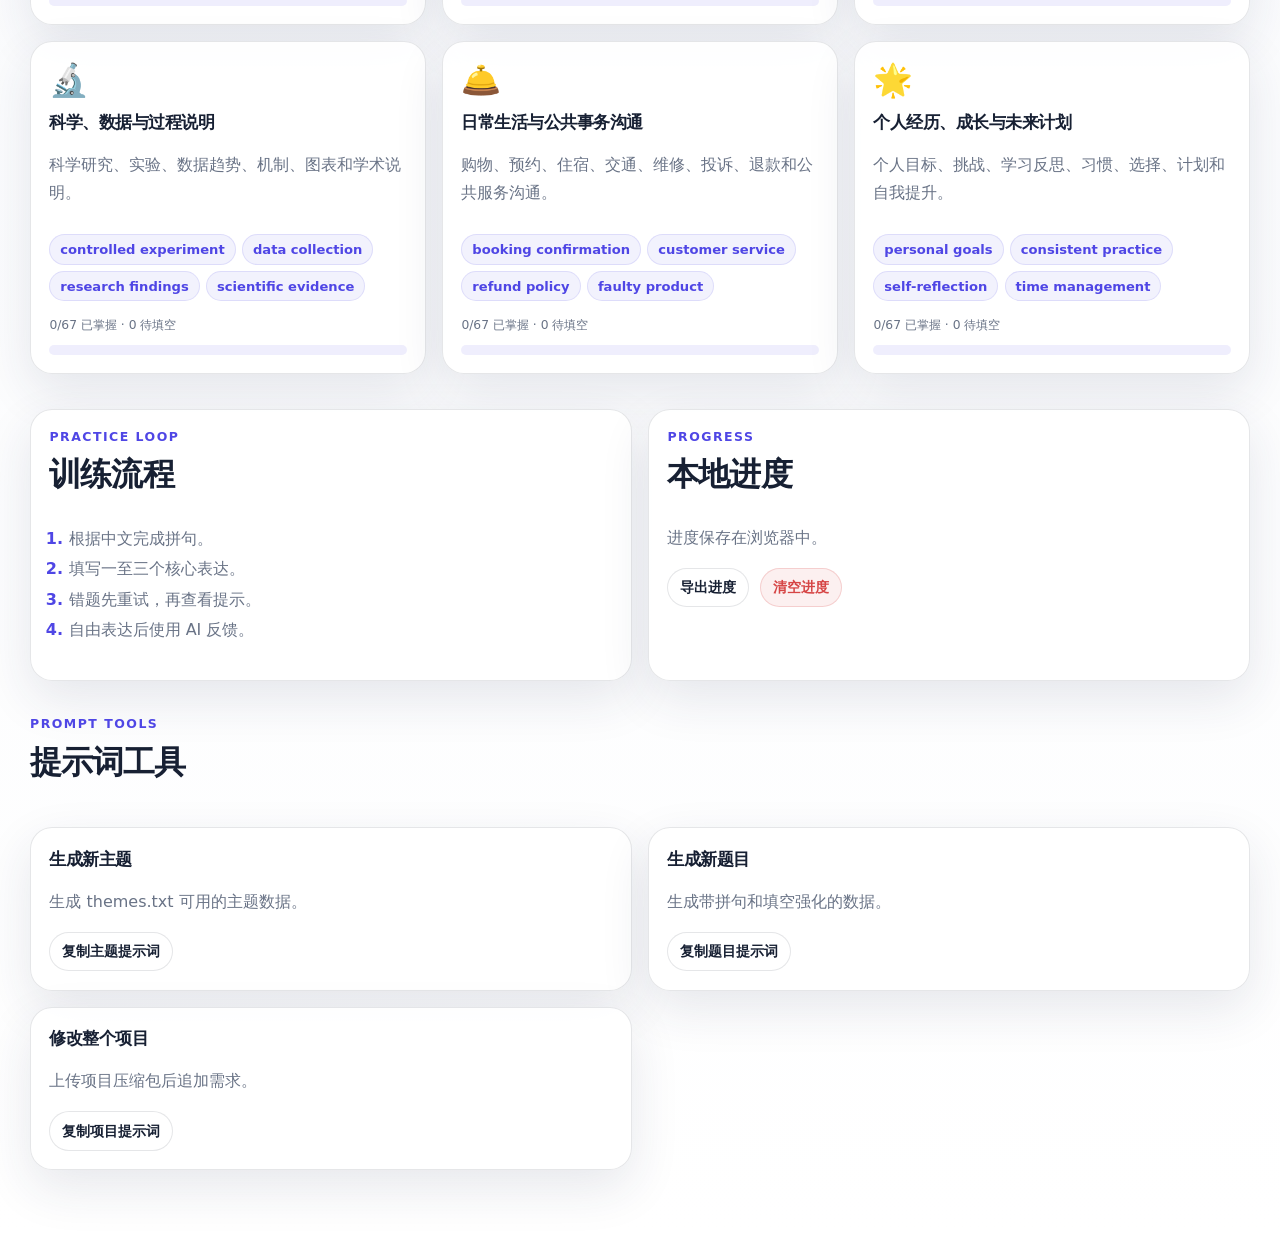
==== commit 2716f5d4: "v4" ====
--- a/index.html
+++ b/index.html
@@ -6,45 +6,59 @@
   <title>IELTS Expression Trainer</title>
   <link rel="stylesheet" href="assets/css/style.css">
 </head>
-<body data-page="home">
+<body>
 <header class="topbar">
-  <a class="brand" href="index.html"><span class="brand-mark">IELTS</span><span><strong>Expression Trainer</strong><small>口语 · 写作 · 表达训练</small></span></a>
+  <a class="brand" href="index.html">
+    <span class="brand-mark">IELTS</span>
+    <span><strong>Expression Trainer</strong><small>口语 · 写作 · 刻意练习</small></span>
+  </a>
   <nav><a class="active" href="index.html">主页</a><a href="practice.html">练习</a><a href="knowledge.html">知识库</a></nav>
 </header>
 <main class="container">
   <section class="hero">
     <div>
-      <p class="eyebrow">FUNCTION-FIRST PRACTICE</p>
-      <h1>把英语表达练成可以直接调用的语块。</h1>
-      <p class="lead">中文题干、短语拼接、主题迁移、自由输出。</p>
+      <p class="eyebrow">Recognition → Recall → Output</p>
+      <h1>先拼出表达，再从中文主动写出核心词组。</h1>
+      <p class="lead">拼句训练结构识别，填空训练主动回忆，自由表达训练真实输出。</p>
       <div class="actions"><a class="btn primary" href="practice.html">开始练习</a><a class="btn" href="knowledge.html">查看知识库</a></div>
     </div>
-    <div class="panel hero-panel"><div id="stats" class="stats"></div><div class="progress-wrap"><div class="progress-line"><span>总完成度</span><strong id="overallProgressText">0%</strong></div><div class="progress-track"><i id="overallProgressBar"></i></div></div></div>
+    <div class="panel summary-panel">
+      <div id="statGrid" class="stat-grid"></div>
+      <div class="status-legend">
+        <span><b>○</b> 未做</span><span><b>◐</b> 待填空</span><span><b>✓</b> 已掌握</span>
+      </div>
+    </div>
   </section>
 
   <section class="section">
-    <div class="section-head"><div><p class="eyebrow">THEMES</p><h2>主题</h2></div><a class="text-link" href="practice.html">全部练习 →</a></div>
+    <div class="section-head"><div><p class="eyebrow">Themes</p><h2>选择主题</h2></div><a class="text-link" href="practice.html">全部练习 →</a></div>
     <div id="themeCards" class="card-grid"></div>
-  </section>
-
-  <section class="section">
-    <div class="section-head"><div><p class="eyebrow">FUNCTIONS</p><h2>表达类型</h2></div></div>
-    <div id="functionCards" class="function-grid"></div>
   </section>
 
   <section class="section two-col">
     <div class="panel">
-      <p class="eyebrow">PROGRESS</p><h2>本机记录</h2>
-      <div class="actions compact"><button id="exportProgress" class="btn small">导出进度</button><button id="resetProgress" class="btn small danger">清空进度</button></div>
-      <p class="muted small-text">记录保存在当前浏览器。</p>
+      <p class="eyebrow">Practice Loop</p><h2>训练流程</h2>
+      <ol class="steps">
+        <li>根据中文完成拼句。</li>
+        <li>填写一至三个核心表达。</li>
+        <li>错题先重试，再查看提示。</li>
+        <li>自由表达后使用 AI 反馈。</li>
+      </ol>
     </div>
     <div class="panel">
-      <p class="eyebrow">PROMPTS</p><h2>AI 提示词</h2>
-      <div id="promptCards" class="prompt-list"></div>
+      <p class="eyebrow">Progress</p><h2>本地进度</h2>
+      <p class="muted">进度保存在浏览器中。</p>
+      <div class="actions compact"><button class="btn small" id="exportBtn">导出进度</button><button class="btn small danger" id="resetBtn">清空进度</button></div>
+      <div id="resetNote" class="inline-note hidden"></div>
     </div>
   </section>
+
+  <section class="section">
+    <div class="section-head"><div><p class="eyebrow">Prompt Tools</p><h2>提示词工具</h2></div></div>
+    <div id="promptCards" class="card-grid two"></div>
+  </section>
 </main>
-<div id="toastRoot" class="toast-root"></div>
+<div id="toastRoot"></div>
 <script src="assets/js/fallback-data.js"></script>
 <script src="assets/js/common.js"></script>
 <script src="assets/js/home.js"></script>
--- a/assets/css/style.css
+++ b/assets/css/style.css
@@ -1,37 +1,70 @@
+
 :root{
-  --bg:#f5f7fb;--surface:rgba(255,255,255,.9);--surface-solid:#fff;--text:#172033;--muted:#68748a;
-  --primary:#5b5bd6;--primary-soft:#eeeeff;--accent:#0f9fb6;--accent-soft:#e8f8fb;
-  --danger:#d94b55;--success:#168a55;--warning:#b77800;--border:rgba(23,32,51,.11);
-  --shadow:0 18px 48px rgba(35,45,90,.11);--radius:22px;--radius-sm:15px;
-  --font:ui-sans-serif,system-ui,-apple-system,BlinkMacSystemFont,"Segoe UI","Microsoft YaHei","PingFang SC",Arial,sans-serif
+  --bg:#f5f7fb;--surface:rgba(255,255,255,.9);--surface-2:#fff;--text:#172033;--muted:#697386;
+  --primary:#4f46e5;--primary-2:#7c3aed;--concept:#0f8ca8;--success:#168a4b;--warning:#c77800;
+  --danger:#d64545;--border:rgba(23,32,51,.11);--shadow:0 18px 50px rgba(35,43,83,.11);
+  --radius:22px;--radius-sm:15px;--font:ui-sans-serif,system-ui,-apple-system,BlinkMacSystemFont,"Segoe UI","Microsoft YaHei","PingFang SC",Arial,sans-serif
 }
-*{box-sizing:border-box}html{scroll-behavior:smooth}body{margin:0;min-height:100vh;font-family:var(--font);color:var(--text);background:
-radial-gradient(circle at 10% 0%,rgba(91,91,214,.15),transparent 28rem),
-radial-gradient(circle at 96% 8%,rgba(15,159,182,.12),transparent 25rem),
-linear-gradient(180deg,var(--bg),#fff)}
-a{color:inherit;text-decoration:none}button,input,select,textarea{font:inherit}button{color:inherit}
-.topbar{position:sticky;top:0;z-index:30;display:flex;align-items:center;justify-content:space-between;gap:1rem;padding:1rem clamp(1rem,4vw,3rem);background:rgba(245,247,251,.78);backdrop-filter:blur(16px);border-bottom:1px solid var(--border)}
-.brand{display:flex;align-items:center;gap:.8rem;min-width:0}.brand-mark{display:grid;place-items:center;width:48px;height:48px;border-radius:16px;background:linear-gradient(135deg,var(--primary),#7c4fd7);color:#fff;font-size:.76rem;font-weight:900;letter-spacing:.04em;box-shadow:0 12px 28px rgba(91,91,214,.25)}.brand strong,.brand small{display:block}.brand small{color:var(--muted);font-size:.78rem;margin-top:.18rem}
-nav{display:flex;gap:.3rem;padding:.3rem;border:1px solid var(--border);background:rgba(255,255,255,.65);border-radius:999px}nav a{padding:.6rem .9rem;border-radius:999px;color:var(--muted);font-weight:700;font-size:.94rem}nav a:hover,nav a.active{color:var(--text);background:#fff;box-shadow:0 7px 17px rgba(23,32,51,.08)}
-.container{width:min(1220px,calc(100% - 2rem));margin:0 auto;padding:2rem 0 4rem}.hero{display:grid;grid-template-columns:1.25fr .75fr;gap:1.2rem;align-items:stretch;padding:2.2rem 0 1.5rem}.hero-panel{display:flex;flex-direction:column;justify-content:center}
-.eyebrow{margin:0 0 .55rem;color:var(--primary);font-size:.76rem;font-weight:900;letter-spacing:.13em}h1,h2,h3{margin:0;letter-spacing:-.025em}h1{font-size:clamp(2.2rem,5vw,4.7rem);line-height:1}.page-title{font-size:clamp(2rem,4vw,3.4rem)}h2{font-size:clamp(1.35rem,2.5vw,1.9rem)}h3{font-size:1.06rem}.lead{max-width:730px;color:var(--muted);font-size:1.08rem;line-height:1.75;margin:1rem 0}.muted{color:var(--muted)}.small-text{font-size:.88rem}
-.panel,.card{background:var(--surface);border:1px solid var(--border);border-radius:var(--radius);box-shadow:var(--shadow);padding:1.15rem;backdrop-filter:blur(15px)}.card{transition:transform .18s ease,box-shadow .18s ease}.card:hover{transform:translateY(-2px);box-shadow:0 22px 54px rgba(35,45,90,.15)}
-.actions,.button-row{display:flex;align-items:center;flex-wrap:wrap;gap:.65rem;margin-top:1.15rem}.actions.compact{margin-top:.8rem}.button-row .btn{flex:1}
-.btn,.icon-btn{appearance:none;border:1px solid var(--border);background:rgba(255,255,255,.83);border-radius:999px;padding:.8rem 1.05rem;font-weight:800;cursor:pointer;display:inline-flex;align-items:center;justify-content:center;gap:.4rem;box-shadow:0 7px 18px rgba(23,32,51,.07);transition:transform .15s ease,box-shadow .15s ease}.btn:hover,.icon-btn:hover{transform:translateY(-1px);box-shadow:0 11px 22px rgba(23,32,51,.11)}.btn.primary{border:0;background:linear-gradient(135deg,var(--primary),#7d50d8);color:#fff}.btn.danger{color:var(--danger);border-color:rgba(217,75,85,.2);background:rgba(217,75,85,.08);box-shadow:none}.btn.success{color:var(--success);border-color:rgba(22,138,85,.18);background:rgba(22,138,85,.08);box-shadow:none}.btn.small{padding:.6rem .8rem;font-size:.9rem}.btn.full{width:100%;margin-top:.7rem}.icon-btn{padding:.55rem .72rem;box-shadow:none}
-.stats{display:grid;grid-template-columns:repeat(3,1fr);gap:.7rem}.stat{padding:1rem;border:1px solid var(--border);background:rgba(255,255,255,.72);border-radius:17px}.stat b{display:block;font-size:1.75rem;letter-spacing:-.04em}.stat span{color:var(--muted);font-size:.84rem}
-.progress-wrap{margin-top:1rem}.progress-line{display:flex;justify-content:space-between;gap:1rem;color:var(--muted);font-size:.88rem;margin-bottom:.45rem}.progress-track{height:9px;background:rgba(91,91,214,.09);border-radius:999px;overflow:hidden}.progress-track i{display:block;width:0;height:100%;background:linear-gradient(90deg,var(--primary),var(--accent));border-radius:inherit;transition:width .22s ease}
-.section{margin-top:2.1rem}.section-head{display:flex;align-items:end;justify-content:space-between;gap:1rem;margin-bottom:1rem}.text-link{color:var(--primary);font-weight:800}.card-grid{display:grid;grid-template-columns:repeat(3,minmax(0,1fr));gap:1rem}.theme-card{display:grid;gap:.75rem;min-height:205px}.theme-icon{font-size:2rem}.chip-row{display:flex;flex-wrap:wrap;gap:.4rem}.chip,.badge{display:inline-flex;align-items:center;padding:.4rem .6rem;border-radius:999px;background:rgba(91,91,214,.08);border:1px solid rgba(91,91,214,.12);color:var(--primary);font-size:.8rem;font-weight:800}.chip.neutral{color:var(--muted);background:rgba(104,116,138,.07);border-color:var(--border)}.chip.success{color:var(--success);background:rgba(22,138,85,.08);border-color:rgba(22,138,85,.16)}.function-grid{display:grid;grid-template-columns:repeat(5,minmax(0,1fr));gap:.7rem}.function-card{padding:.85rem;border-radius:17px;border:1px solid var(--border);background:rgba(255,255,255,.7)}.function-card b{display:block;margin-bottom:.25rem}.function-card span{font-size:.82rem;color:var(--muted)}
-.two-col{display:grid;grid-template-columns:1fr 1fr;gap:1rem}.prompt-list{display:grid;gap:.55rem}.prompt-item{display:flex;align-items:center;justify-content:space-between;gap:.8rem;border-top:1px solid var(--border);padding-top:.55rem}.prompt-item:first-child{border-top:0;padding-top:0}.prompt-item span{font-weight:700}
-.practice-layout{display:grid;grid-template-columns:300px minmax(0,1fr);gap:1rem;align-items:start}.controls{position:sticky;top:90px}.controls label{display:block;color:var(--muted);font-weight:800;font-size:.84rem;margin:1rem 0 .38rem}.controls select,.search-bar input,.free-answer{width:100%;padding:.78rem .9rem;border:1px solid var(--border);background:rgba(255,255,255,.83);border-radius:14px;outline:none;color:var(--text)}.controls select:focus,.search-bar input:focus,.free-answer:focus{border-color:rgba(91,91,214,.45);box-shadow:0 0 0 4px rgba(91,91,214,.09)}
-.segmented{display:grid;grid-template-columns:repeat(3,1fr);gap:.3rem;padding:.3rem;border-radius:15px;border:1px solid var(--border);background:rgba(255,255,255,.58)}.segmented button{border:0;background:transparent;border-radius:11px;padding:.62rem .35rem;color:var(--muted);font-weight:800;cursor:pointer}.segmented button.active{background:#fff;color:var(--primary);box-shadow:0 6px 15px rgba(23,32,51,.08)}
-.practice-workspace{display:grid;grid-template-columns:275px minmax(0,1fr);gap:1rem}.question-list-panel{position:sticky;top:90px;max-height:calc(100vh - 110px);overflow:auto}.list-title{display:flex;align-items:center;justify-content:space-between;margin-bottom:.55rem}.q-list-item{display:block;width:100%;text-align:left;border:1px solid var(--border);background:rgba(255,255,255,.62);border-radius:14px;padding:.72rem;margin:.45rem 0;cursor:pointer}.q-list-item:hover,.q-list-item.active{border-color:rgba(91,91,214,.35);background:rgba(91,91,214,.06)}.q-list-item b{display:block;font-size:.9rem}.q-list-item small{color:var(--muted)}.q-list-item .done-dot{float:right}
-.question-root{min-height:620px}.question-head{display:flex;justify-content:space-between;align-items:flex-start;gap:1rem}.question-head h1{font-size:clamp(1.65rem,3vw,2.55rem);margin-top:.75rem}.prompt-box{margin:1rem 0;padding:1rem;border:1px solid rgba(91,91,214,.14);background:rgba(91,91,214,.055);border-radius:17px;line-height:1.75}.section-title{font-size:1rem;margin:1rem 0 .55rem}
-.token-bank,.answer-zone,.toolbox{display:flex;flex-wrap:wrap;gap:.5rem;min-height:62px;padding:.8rem;border:1px dashed rgba(91,91,214,.25);background:rgba(255,255,255,.58);border-radius:17px}.answer-zone{border-style:solid;border-color:rgba(15,159,182,.2);background:rgba(15,159,182,.045)}.answer-zone.empty:before{content:"点击或拖拽选项到这里";color:var(--muted);font-size:.9rem}
-.token{appearance:none;display:inline-flex;align-items:center;border-radius:999px;padding:.48rem .68rem;border:1px solid;cursor:pointer;font-weight:800;font-size:.86rem;box-shadow:0 5px 12px rgba(23,32,51,.055);user-select:none}.token.structure{color:#4b46b8;border-color:rgba(91,91,214,.26);background:var(--primary-soft)}.token.concept{color:#087d90;border-color:rgba(15,159,182,.25);background:var(--accent-soft)}.token.used{opacity:.38;pointer-events:none}.answer-zone .token{background:#fff}.sentence-preview{margin-top:.8rem;padding:.85rem 1rem;border:1px solid var(--border);background:rgba(255,255,255,.72);border-radius:14px;line-height:1.7}.feedback{margin-top:1rem;padding:1rem;border-radius:16px;border:1px solid var(--border);line-height:1.7}.feedback.success{color:#126b43;background:rgba(22,138,85,.07);border-color:rgba(22,138,85,.18)}.feedback.error{color:#9f2f38;background:rgba(217,75,85,.07);border-color:rgba(217,75,85,.18)}.feedback.info{color:#4542a4;background:rgba(91,91,214,.07);border-color:rgba(91,91,214,.18)}
-.legend{display:flex;gap:.65rem;align-items:center;margin:.6rem 0;color:var(--muted);font-size:.8rem}.legend i{display:inline-block;width:10px;height:10px;border-radius:50%}.legend .s{background:var(--primary)}.legend .c{background:var(--accent)}
-.free-answer{min-height:190px;resize:vertical;line-height:1.75}.record{padding:.85rem;border:1px solid var(--border);background:rgba(255,255,255,.65);border-radius:14px;margin:.6rem 0}.record small{color:var(--muted)}.record p{white-space:pre-wrap;line-height:1.65;margin:.35rem 0 0}
-.search-bar{display:flex;gap:.65rem;margin:1rem 0}.knowledge-text{white-space:pre-wrap;word-break:break-word;line-height:1.78;font-family:ui-monospace,SFMono-Regular,Menlo,Consolas,"Microsoft YaHei Mono",monospace;font-size:.91rem}
-.toast-root{position:fixed;right:1rem;bottom:1rem;z-index:100;display:grid;gap:.55rem}.toast{max-width:340px;padding:.8rem 1rem;border-radius:14px;background:rgba(255,255,255,.95);border:1px solid var(--border);box-shadow:var(--shadow);transition:.2s}.mobile-only{display:none}.mobile-head{display:flex;align-items:center;justify-content:space-between}
-@media(max-width:1080px){.function-grid{grid-template-columns:repeat(3,1fr)}.practice-layout{grid-template-columns:270px minmax(0,1fr)}.practice-workspace{grid-template-columns:235px minmax(0,1fr)}}
-@media(max-width:900px){.hero,.two-col,.practice-layout,.practice-workspace{grid-template-columns:1fr}.controls,.question-list-panel{position:static;max-height:none}.question-list-panel{display:none}.question-list-panel.open{display:block}.mobile-only{display:inline-flex}.card-grid{grid-template-columns:repeat(2,1fr)}}
-@media(max-width:650px){.topbar{flex-direction:column;align-items:flex-start;padding:.85rem 1rem}.topbar nav{width:100%}.topbar nav a{flex:1;text-align:center;padding:.55rem .3rem}.container{width:calc(100% - 1rem);padding-top:1rem}.hero{padding-top:1rem}.card-grid,.function-grid,.stats{grid-template-columns:1fr}.section-head,.question-head,.search-bar{align-items:stretch;flex-direction:column}.btn{width:100%}.actions .btn,.button-row .btn,.prompt-item .btn{width:auto}.prompt-item{align-items:flex-start}.question-root{min-height:520px}h1{font-size:2.35rem}}
+*{box-sizing:border-box}
+html{scroll-behavior:smooth}
+body{margin:0;min-height:100vh;font-family:var(--font);color:var(--text);background:
+  radial-gradient(circle at 10% 0%,rgba(79,70,229,.14),transparent 29rem),
+  radial-gradient(circle at 95% 8%,rgba(15,140,168,.12),transparent 27rem),
+  linear-gradient(180deg,var(--bg),#fff)}
+a{text-decoration:none;color:inherit}
+button,input,select,textarea{font:inherit}
+button{color:inherit}
+code{padding:.15rem .38rem;border-radius:.45rem;background:rgba(79,70,229,.08);color:var(--primary)}
+.topbar{position:sticky;top:0;z-index:20;display:flex;justify-content:space-between;align-items:center;gap:1rem;padding:1rem clamp(1rem,4vw,3rem);background:rgba(245,247,251,.78);backdrop-filter:blur(16px);border-bottom:1px solid var(--border)}
+.brand{display:flex;align-items:center;gap:.8rem}
+.brand-mark{display:grid;place-items:center;width:48px;height:48px;border-radius:16px;color:#fff;background:linear-gradient(135deg,var(--primary),var(--primary-2));font-size:.78rem;font-weight:900;letter-spacing:.03em;box-shadow:0 12px 28px rgba(79,70,229,.22)}
+.brand strong,.brand small{display:block}.brand small{margin-top:.2rem;color:var(--muted);font-size:.78rem}
+nav{display:flex;gap:.3rem;padding:.35rem;border:1px solid var(--border);background:rgba(255,255,255,.68);border-radius:999px}
+nav a{padding:.62rem .9rem;border-radius:999px;color:var(--muted)}
+nav a.active,nav a:hover{color:var(--text);background:#fff;box-shadow:0 7px 18px rgba(23,32,51,.08)}
+.container{width:min(1220px,calc(100% - 2rem));margin:0 auto;padding:2rem 0 4rem}
+.hero{display:grid;grid-template-columns:minmax(0,1.2fr) minmax(320px,.8fr);gap:1.4rem;align-items:stretch;padding:2.2rem 0 1.5rem}
+.eyebrow{margin:0 0 .6rem;color:var(--primary);font-size:.78rem;font-weight:900;letter-spacing:.12em;text-transform:uppercase}
+h1,h2,h3,p{margin-top:0}h1,h2,h3{letter-spacing:-.03em}h1{font-size:clamp(2.2rem,5vw,4.7rem);line-height:1.01;margin-bottom:1rem}h2{font-size:clamp(1.4rem,3vw,2rem)}h3{font-size:1.08rem}
+.page-title{font-size:clamp(2rem,4vw,3.5rem)}
+.lead,.muted{color:var(--muted);line-height:1.75}.lead{font-size:1.08rem;max-width:760px}
+.panel,.card{background:var(--surface);border:1px solid var(--border);border-radius:var(--radius);box-shadow:var(--shadow);padding:1.15rem}
+.btn{appearance:none;border:1px solid var(--border);border-radius:999px;padding:.8rem 1rem;background:rgba(255,255,255,.84);font-weight:800;cursor:pointer;display:inline-flex;align-items:center;justify-content:center;gap:.4rem;transition:.15s ease}
+.btn:hover{transform:translateY(-1px);box-shadow:0 10px 22px rgba(23,32,51,.1)}
+.btn.primary{border-color:transparent;background:linear-gradient(135deg,var(--primary),var(--primary-2));color:#fff}
+.btn.success{color:var(--success);background:rgba(22,138,75,.09);border-color:rgba(22,138,75,.22)}
+.btn.danger{color:var(--danger);background:rgba(214,69,69,.08);border-color:rgba(214,69,69,.2)}
+.btn.small{padding:.58rem .75rem;font-size:.88rem}.btn.full{width:100%}
+.actions,.nav-row{display:flex;flex-wrap:wrap;align-items:center;gap:.65rem}.actions{margin-top:1.3rem}.actions.compact{margin-top:.8rem}.nav-row{margin-top:1rem}.nav-row .btn{flex:1}
+.summary-panel{display:grid;gap:1rem;align-content:center}
+.stat-grid{display:grid;grid-template-columns:repeat(2,minmax(0,1fr));gap:.75rem}.stat{padding:1rem;border:1px solid var(--border);border-radius:18px;background:rgba(255,255,255,.72)}.stat b{display:block;font-size:1.8rem}.stat span{color:var(--muted);font-size:.86rem}
+.status-legend{display:flex;flex-wrap:wrap;gap:.8rem;color:var(--muted);font-size:.9rem}.status-legend b{color:var(--primary)}
+.section{margin-top:2.2rem}.section-head{display:flex;justify-content:space-between;align-items:end;gap:1rem;margin-bottom:1rem}.text-link{color:var(--primary);font-weight:800}
+.card-grid{display:grid;grid-template-columns:repeat(3,minmax(0,1fr));gap:1rem}.card-grid.two{grid-template-columns:repeat(2,minmax(0,1fr))}
+.theme-card{display:grid;gap:.7rem;transition:.15s ease}.theme-card:hover{transform:translateY(-2px);box-shadow:0 23px 55px rgba(35,43,83,.15)}.theme-icon{font-size:2rem}.chip-row{display:flex;flex-wrap:wrap;gap:.4rem}.chip{display:inline-flex;align-items:center;padding:.42rem .62rem;border-radius:999px;font-size:.82rem;font-weight:800;background:rgba(79,70,229,.07);color:var(--primary);border:1px solid rgba(79,70,229,.12)}
+.two-col{display:grid;grid-template-columns:1fr 1fr;gap:1rem}.steps{padding-left:1.2rem;line-height:1.9;color:var(--muted)}.steps li::marker{color:var(--primary);font-weight:900}
+.inline-note{margin-top:.8rem;padding:.8rem;border-radius:14px;background:rgba(199,120,0,.08);color:#865000;border:1px solid rgba(199,120,0,.18)}.hidden{display:none!important}
+.progress-track{height:10px;border-radius:999px;background:rgba(79,70,229,.09);overflow:hidden}.progress-track i{display:block;height:100%;width:0;background:linear-gradient(90deg,var(--primary),var(--concept));border-radius:inherit;transition:width .2s}
+.practice-layout{display:grid;grid-template-columns:305px minmax(0,1fr);gap:1rem;align-items:start}.controls{position:sticky;top:91px}.controls label{display:block;margin:1rem 0 .38rem;color:var(--muted);font-size:.84rem;font-weight:800}
+select,input,textarea{width:100%;border:1px solid var(--border);border-radius:15px;background:rgba(255,255,255,.86);color:var(--text);padding:.78rem .88rem;outline:none}
+select:focus,input:focus,textarea:focus{border-color:rgba(79,70,229,.45);box-shadow:0 0 0 4px rgba(79,70,229,.09)}
+.segmented{display:grid;grid-template-columns:1fr 1fr;gap:.32rem;margin-top:1rem;padding:.32rem;border-radius:15px;border:1px solid var(--border);background:rgba(255,255,255,.62)}.segmented button{border:0;border-radius:11px;padding:.65rem;background:transparent;color:var(--muted);font-weight:800;cursor:pointer}.segmented button.active{background:#fff;color:var(--primary);box-shadow:0 7px 17px rgba(23,32,51,.08)}
+.progress-box{margin-top:1rem}.progress-box>div:first-child{display:flex;justify-content:space-between;margin-bottom:.45rem;color:var(--muted);font-size:.88rem}
+.practice-main{display:grid;grid-template-columns:285px minmax(0,1fr);gap:1rem}.question-list{position:sticky;top:91px;max-height:calc(100vh - 108px);overflow:auto}.question-list h2{margin-bottom:.65rem}.q-item{width:100%;padding:.72rem;margin:.3rem 0;text-align:left;border:1px solid var(--border);border-radius:14px;background:rgba(255,255,255,.65);cursor:pointer}.q-item:hover,.q-item.active{border-color:rgba(79,70,229,.35);background:rgba(79,70,229,.055)}.q-title{display:flex;justify-content:space-between;gap:.5rem;font-weight:800}.q-meta{margin-top:.25rem;color:var(--muted);font-size:.77rem}.q-status.mastered{color:var(--success)}.q-status.assembled{color:var(--warning)}.q-status.new{color:var(--muted)}
+.question-root{min-height:650px}.question-head{display:flex;justify-content:space-between;gap:1rem;align-items:start}.question-head h1{font-size:clamp(1.7rem,3vw,2.55rem)}.question-tags{display:flex;flex-wrap:wrap;gap:.4rem;margin-bottom:.8rem}.status-chip.mastered{color:var(--success);background:rgba(22,138,75,.09);border-color:rgba(22,138,75,.16)}.status-chip.assembled{color:var(--warning);background:rgba(199,120,0,.08);border-color:rgba(199,120,0,.18)}
+.prompt-box{margin:1rem 0;padding:1rem;border-radius:18px;background:rgba(79,70,229,.055);border:1px solid rgba(79,70,229,.13);line-height:1.75}
+.block{margin-top:1.1rem}.block-title{display:flex;justify-content:space-between;align-items:center;gap:1rem;margin-bottom:.55rem}.block-title h3{margin:0}
+.token-bank,.answer-zone,.toolbox{display:flex;flex-wrap:wrap;gap:.5rem;min-height:62px;padding:.8rem;border-radius:17px;border:1px dashed rgba(79,70,229,.25);background:rgba(255,255,255,.58)}
+.answer-zone{border-style:solid;border-color:rgba(15,140,168,.22);background:rgba(15,140,168,.05)}.answer-zone.empty::before{content:"点击或拖拽选项到这里";color:var(--muted)}
+.token{appearance:none;display:inline-flex;align-items:center;padding:.48rem .66rem;border-radius:999px;background:#fff;border:1px solid var(--border);font-weight:750;font-size:.88rem;cursor:pointer;box-shadow:0 5px 13px rgba(23,32,51,.055)}
+.token.structure{color:var(--primary);border-color:rgba(79,70,229,.24)}.token.concept{color:var(--concept);border-color:rgba(15,140,168,.25)}.token.used{opacity:.38;pointer-events:none}
+.sentence-preview{margin-top:.7rem;padding:.8rem;border-radius:14px;background:rgba(255,255,255,.72);border:1px solid var(--border);line-height:1.7}
+.feedback{margin-top:.8rem;padding:.85rem;border-radius:15px;line-height:1.65;border:1px solid var(--border)}.feedback.success{color:#12643a;background:rgba(22,138,75,.075);border-color:rgba(22,138,75,.19)}.feedback.error{color:#963232;background:rgba(214,69,69,.07);border-color:rgba(214,69,69,.18)}.feedback.info{color:#38338c;background:rgba(79,70,229,.07);border-color:rgba(79,70,229,.17)}
+.cloze-card{margin-top:1.2rem;padding:1rem;border-radius:20px;background:linear-gradient(145deg,rgba(79,70,229,.055),rgba(15,140,168,.055));border:1px solid rgba(79,70,229,.15)}.cloze-head{display:flex;justify-content:space-between;gap:1rem;align-items:start}.cloze-head p{margin:.25rem 0 0;color:var(--muted);font-size:.88rem}.cloze-sentence{margin:1rem 0;line-height:2.5;font-size:1.02rem}.cloze-input{display:inline-block;width:clamp(130px,calc(var(--words,2)*62px),330px);margin:0 .22rem;padding:.42rem .5rem;border:0;border-bottom:2px solid var(--primary);border-radius:8px 8px 3px 3px;background:rgba(255,255,255,.9);text-align:center}.cloze-input.wrong{border-color:var(--danger);background:rgba(214,69,69,.055)}.cloze-input.correct{border-color:var(--success);background:rgba(22,138,75,.055)}
+.cloze-cues{display:grid;gap:.45rem;margin-top:.7rem}.cloze-cue{display:flex;justify-content:space-between;gap:1rem;padding:.55rem .68rem;border-radius:12px;background:rgba(255,255,255,.65);font-size:.87rem}.cloze-cue span:last-child{color:var(--muted)}.hint-text{color:var(--primary);font-weight:800}
+textarea{min-height:190px;resize:vertical;line-height:1.75}.records{margin-top:1rem}.record{margin-top:.55rem;padding:.8rem;border:1px solid var(--border);border-radius:14px;background:rgba(255,255,255,.62)}.record small{color:var(--muted)}.record p{white-space:pre-wrap;line-height:1.65;margin-bottom:0}
+.search-bar{display:flex;gap:.7rem;margin:1rem 0}.knowledge-text{white-space:pre-wrap;word-break:break-word;line-height:1.75;font-family:ui-monospace,SFMono-Regular,Menlo,Consolas,"Microsoft YaHei Mono",monospace;font-size:.91rem}
+.toast{position:fixed;right:1rem;bottom:1rem;z-index:100;max-width:330px;padding:.8rem 1rem;border-radius:15px;background:#fff;border:1px solid var(--border);box-shadow:var(--shadow);opacity:0;transform:translateY(8px);transition:.18s}.toast.show{opacity:1;transform:translateY(0)}
+.mobile-only{display:none}.aside-title{display:flex;justify-content:space-between;align-items:center}
+@media(max-width:1020px){.hero,.two-col,.practice-layout,.practice-main{grid-template-columns:1fr}.controls,.question-list{position:static;max-height:none}.question-list{display:none}.question-list.open{display:block}.mobile-only{display:inline-flex}.card-grid{grid-template-columns:repeat(2,minmax(0,1fr))}}
+@media(max-width:680px){.topbar{flex-direction:column;align-items:flex-start;padding:.85rem 1rem}.topbar nav{width:100%;justify-content:space-between}.topbar nav a{flex:1;text-align:center;padding:.55rem .35rem}.container{width:calc(100% - 1rem);padding-top:1rem}.hero{padding-top:1rem}.card-grid,.card-grid.two,.stat-grid{grid-template-columns:1fr}.section-head,.question-head,.cloze-head,.search-bar{flex-direction:column;align-items:stretch}.actions .btn,.nav-row .btn{flex:1}.cloze-sentence{line-height:2.8}.cloze-input{max-width:100%;width:clamp(115px,calc(var(--words,2)*49px),245px)}}
